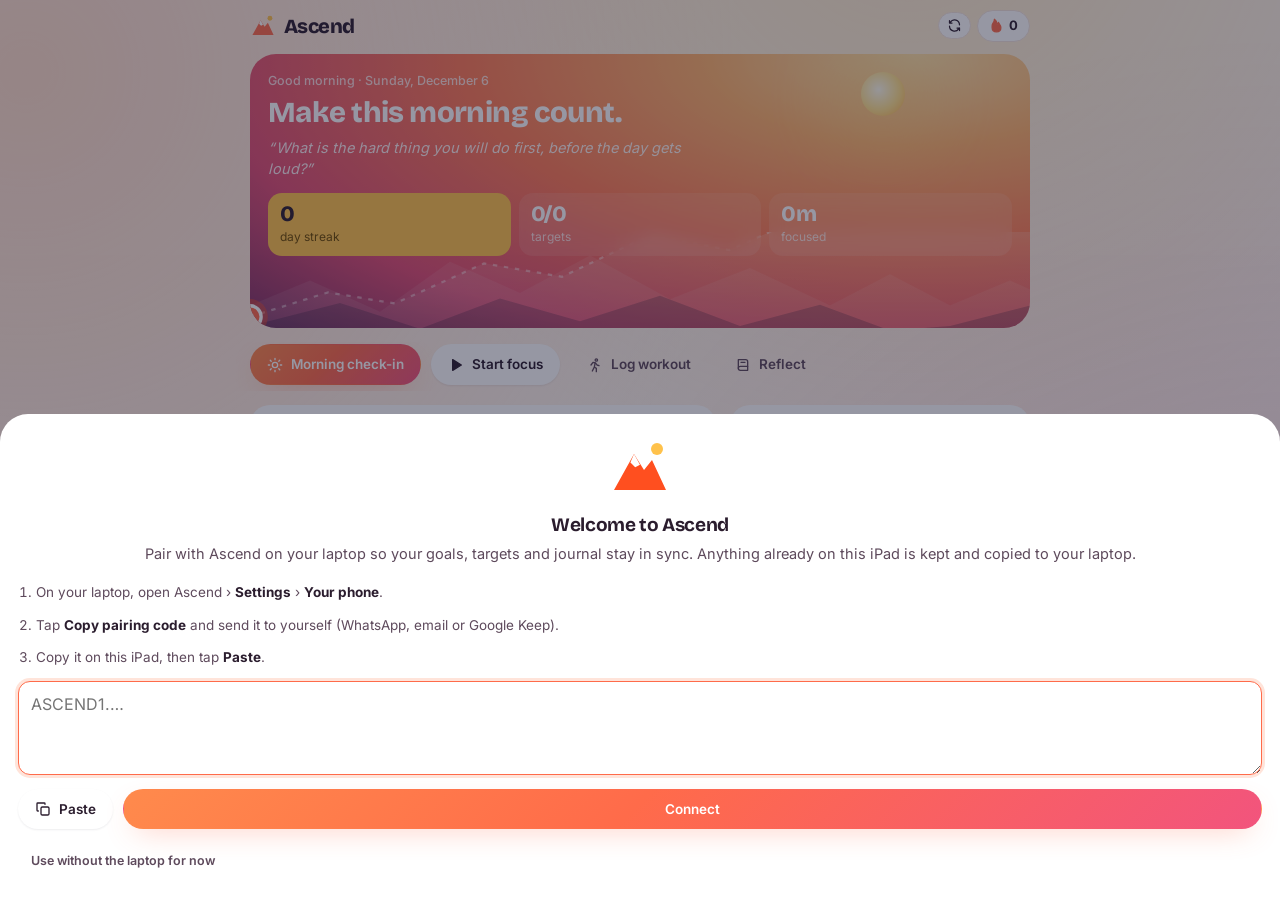
==== index.html @ 26161a00 "Ascend 1.3.4 web app for iPad Co-Authored-By: Claude Opus 5.5 <noreply@anthropic.com>" ====
<!doctype html>
<html lang="en">
<head>
  <meta charset="utf-8">
  <meta name="viewport" content="width=device-width, initial-scale=1, viewport-fit=cover">
  <meta name="theme-color" content="#FFF7F0">
  <meta name="apple-mobile-web-app-capable" content="yes">
  <meta name="mobile-web-app-capable" content="yes">
  <meta name="apple-mobile-web-app-title" content="Ascend">
  <meta name="apple-mobile-web-app-status-bar-style" content="default">
  <link rel="manifest" href="manifest.webmanifest">
  <link rel="apple-touch-icon" href="icons/icon-180.png">
  <link rel="icon" type="image/png" href="icons/icon-192.png">
  <title>Ascend</title>
  <link rel="stylesheet" href="styles.css">
  <link rel="stylesheet" href="motion.css">
  <link rel="stylesheet" href="calm.css">
  <link rel="stylesheet" href="sunrise.css">
  <link rel="stylesheet" href="mobile.css">
</head>
<body class="mobile">
  <div class="shell">
    <aside class="rail">
      <div class="brand">
        <svg class="brand-mark" viewBox="0 0 32 32" aria-hidden="true">
          <path d="M3 27 L13 9 L18 17 L22 12 L29 27 Z" fill="#FF4F1F"/>
          <path d="M13 9 L16 14.4 L13.6 15.6 L11.2 13.2 Z" fill="#fff"/>
          <circle cx="24.5" cy="6.5" r="3" fill="#D4F53C"/>
        </svg>
        Ascend
      </div>
      <nav class="nav" id="nav"></nav>
      <div class="rail-foot" id="railFoot"></div>
    </aside>
    <main class="main" id="main"><div class="view" id="view"></div></main>
  </div>
  <canvas id="confetti"></canvas>
  <div id="layer"></div>
  <script src="bridge.js"></script>
  <script src="app.js"></script>
  <script src="sync.js"></script>
  <script src="datasync.js"></script>
  <script src="mobile-app.js"></script>
  <script src="exams.js"></script>
  <script src="integrations.js"></script>
  <script src="health.js"></script>
  <script src="buddy.js"></script>
</body>
</html>
---- styles.css ----
@font-face { font-family: 'Bricolage'; src: url('fonts/bricolage-grotesque-latin-600-normal.woff2') format('woff2'); font-weight: 600; }
@font-face { font-family: 'Bricolage'; src: url('fonts/bricolage-grotesque-latin-700-normal.woff2') format('woff2'); font-weight: 700; }
@font-face { font-family: 'Bricolage'; src: url('fonts/bricolage-grotesque-latin-800-normal.woff2') format('woff2'); font-weight: 800; }
@font-face { font-family: 'Inter'; src: url('fonts/inter-latin-400-normal.woff2') format('woff2'); font-weight: 400; }
@font-face { font-family: 'Inter'; src: url('fonts/inter-latin-500-normal.woff2') format('woff2'); font-weight: 500; }
@font-face { font-family: 'Inter'; src: url('fonts/inter-latin-600-normal.woff2') format('woff2'); font-weight: 600; }
@font-face { font-family: 'Inter'; src: url('fonts/inter-latin-700-normal.woff2') format('woff2'); font-weight: 700; }

:root {
  --paper: #F4F5F9;
  --surface: #FFFFFF;
  --ink: #181A33;
  --ink-2: #4A4D6B;
  --ink-3: #8A8DA6;
  --mist: #E3E5EE;
  --mist-2: #EEF0F6;
  --ember: #FF4F1F;
  --ember-soft: #FFE6DD;
  --violet: #5A3CF0;
  --violet-soft: #E9E4FF;
  --volt: #D4F53C;
  --volt-ink: #3F5200;
  --pink: #FF3D8B;
  --on: #12A15B;
  --on-soft: #E2F6EB;
  --adjust: #E8930C;
  --adjust-soft: #FDF1DC;
  --off: #E5383B;
  --off-soft: #FDE5E5;
  --display: 'Bricolage', 'Segoe UI Variable Display', system-ui, sans-serif;
  --body: 'Inter', 'Segoe UI Variable Text', system-ui, sans-serif;
  --r-xl: 28px; --r-l: 18px; --r-m: 12px; --r-s: 8px;
}

* { box-sizing: border-box; }
html, body { margin: 0; height: 100%; }
body {
  font-family: var(--body); font-size: 14px; line-height: 1.5; color: var(--ink);
  background: var(--paper); -webkit-font-smoothing: antialiased; overflow: hidden;
}
button, input, select, textarea { font: inherit; color: inherit; }
button { cursor: pointer; }
:focus-visible { outline: 2.5px solid var(--violet); outline-offset: 2px; border-radius: 6px; }
h1, h2, h3 { font-family: var(--display); margin: 0; letter-spacing: -0.02em; }
h1 { font-size: 40px; font-weight: 800; line-height: 1.05; }
h2 { font-size: 22px; font-weight: 700; line-height: 1.2; }
h3 { font-size: 16px; font-weight: 700; line-height: 1.3; }
p { margin: 0; }
.muted { color: var(--ink-3); }
.sub { color: var(--ink-2); }

/* ---------- Shell ---------- */
.shell { display: grid; grid-template-columns: 216px 1fr; height: 100vh; }
.rail {
  background: var(--ink); color: #fff; display: flex; flex-direction: column; padding: 22px 14px 18px;
  position: relative; overflow: hidden;
}
.rail::after { /* ridge silhouette at the bottom of the rail */
  content: ''; position: absolute; left: 0; right: 0; bottom: 0; height: 120px; pointer-events: none;
  background: linear-gradient(180deg, transparent, rgba(90,60,240,.35));
  clip-path: polygon(0 100%, 0 70%, 18% 40%, 30% 58%, 47% 18%, 62% 50%, 74% 34%, 100% 62%, 100% 100%);
}
.brand { display: flex; align-items: center; gap: 10px; padding: 0 8px 26px; font-family: var(--display); font-weight: 800; font-size: 22px; letter-spacing: -0.03em; }
.brand-mark { width: 30px; height: 30px; }
.nav { display: flex; flex-direction: column; gap: 3px; position: relative; z-index: 1; }
.nav button {
  display: flex; align-items: center; gap: 12px; width: 100%; border: 0; background: transparent; color: rgba(255,255,255,.72);
  padding: 10px 12px; border-radius: var(--r-m); font-weight: 500; text-align: left; transition: background .15s, color .15s;
}
.nav button:hover { background: rgba(255,255,255,.07); color: #fff; }
.nav button.active { background: #fff; color: var(--ink); font-weight: 600; }
.nav button.active svg { color: var(--ember); }
.nav svg { width: 18px; height: 18px; flex: none; }
.rail-foot { margin-top: auto; position: relative; z-index: 1; padding: 0 8px; font-size: 12px; color: rgba(255,255,255,.6); }
.streak-pill { display: flex; align-items: center; gap: 8px; background: rgba(255,255,255,.08); border-radius: 999px; padding: 8px 12px; color: #fff; font-weight: 600; font-size: 13px; margin-bottom: 10px; }
.streak-pill .flame { width: 18px; height: 18px; }

.main { overflow-y: auto; padding: 30px 38px 60px; scroll-behavior: smooth; }
.view { max-width: 1180px; margin: 0 auto; }
.view-head { display: flex; align-items: flex-end; justify-content: space-between; gap: 20px; margin-bottom: 22px; }
.view-head p { margin-top: 6px; }

/* ---------- Building blocks ---------- */
.panel { background: var(--surface); border: 1px solid var(--mist); border-radius: var(--r-l); padding: 20px; }
.panel-head { display: flex; align-items: center; justify-content: space-between; margin-bottom: 14px; gap: 12px; }
.grid { display: grid; gap: 18px; }
.g-2 { grid-template-columns: 1fr 1fr; }
.g-3 { grid-template-columns: repeat(3, 1fr); }
.g-main { grid-template-columns: 1.55fr 1fr; }
@media (max-width: 1100px) { .g-main, .g-2 { grid-template-columns: 1fr; } .g-3 { grid-template-columns: 1fr 1fr; } }

.btn {
  display: inline-flex; align-items: center; justify-content: center; gap: 8px; border: 1px solid var(--mist); background: var(--surface);
  padding: 9px 16px; border-radius: 999px; font-weight: 600; font-size: 13.5px; transition: transform .12s, background .15s, border-color .15s; white-space: nowrap;
}
.btn:hover { border-color: var(--ink-3); }
.btn:active { transform: scale(.97); }
.btn svg { width: 16px; height: 16px; }
.btn.primary { background: var(--ember); border-color: var(--ember); color: #fff; }
.btn.primary:hover { background: #F0400F; }
.btn.dark { background: var(--ink); border-color: var(--ink); color: #fff; }
.btn.violet { background: var(--violet); border-color: var(--violet); color: #fff; }
.btn.ghost { background: transparent; border-color: transparent; color: var(--ink-2); }
.btn.ghost:hover { background: var(--mist-2); }
.btn.sm { padding: 6px 12px; font-size: 12.5px; }
.btn.big { padding: 14px 26px; font-size: 15px; }
.icon-btn { border: 0; background: transparent; width: 30px; height: 30px; border-radius: 8px; display: inline-grid; place-items: center; color: var(--ink-3); }
.icon-btn:hover { background: var(--mist-2); color: var(--ink); }
.icon-btn svg { width: 16px; height: 16px; }

.field { display: flex; flex-direction: column; gap: 6px; margin-bottom: 14px; }
.field label { font-weight: 600; font-size: 13px; }
.field .hint { font-size: 12px; color: var(--ink-3); }
.input, select.input, textarea.input {
  width: 100%; border: 1px solid var(--mist); background: var(--surface); border-radius: var(--r-m); padding: 10px 12px; outline: none; transition: border-color .15s, box-shadow .15s;
}
.input:focus { border-color: var(--violet); box-shadow: 0 0 0 3px var(--violet-soft); }
textarea.input { resize: vertical; min-height: 84px; line-height: 1.5; }
.row { display: flex; gap: 10px; align-items: center; }
.row.wrap { flex-wrap: wrap; }
.grow { flex: 1; }

.chip { display: inline-flex; align-items: center; gap: 6px; padding: 3px 10px; border-radius: 999px; font-size: 12px; font-weight: 600; background: var(--mist-2); color: var(--ink-2); }
.chip .dot { width: 8px; height: 8px; border-radius: 50%; }
.status-on { background: var(--on-soft); color: var(--on); }
.status-adjust { background: var(--adjust-soft); color: #A86400; }
.status-off { background: var(--off-soft); color: var(--off); }
.status-new { background: var(--mist-2); color: var(--ink-3); }

.seg { display: inline-flex; background: var(--mist-2); border-radius: 999px; padding: 3px; gap: 2px; }
.seg button { border: 0; background: transparent; padding: 6px 14px; border-radius: 999px; font-weight: 600; font-size: 13px; color: var(--ink-2); }
.seg button.on { background: var(--surface); color: var(--ink); box-shadow: 0 1px 2px rgba(24,26,51,.12); }

.empty { text-align: center; padding: 26px 16px; color: var(--ink-2); }
.empty h3 { margin-bottom: 6px; }
.empty p { margin-bottom: 14px; color: var(--ink-3); }

/* ---------- Today hero: the climb ---------- */
.hero {
  position: relative; border-radius: var(--r-xl); overflow: hidden; color: #fff; padding: 28px 30px 0; margin-bottom: 18px;
  background: radial-gradient(120% 140% at 100% 0%, #7B5CFF 0%, var(--violet) 35%, #2A1C8F 75%, var(--ink) 100%);
  min-height: 268px;
}
.hero-top { display: flex; justify-content: space-between; align-items: flex-start; gap: 20px; position: relative; z-index: 2; }
.hero h1 { font-size: 44px; max-width: 15ch; }
.hero .date { color: rgba(255,255,255,.75); font-weight: 500; margin-bottom: 8px; }
.hero-stats { display: flex; gap: 10px; flex-wrap: wrap; justify-content: flex-end; }
.hstat { background: rgba(255,255,255,.12); backdrop-filter: blur(8px); border-radius: 16px; padding: 12px 16px; min-width: 112px; }
.hstat b { display: block; font-family: var(--display); font-size: 28px; font-weight: 800; line-height: 1; letter-spacing: -0.02em; }
.hstat span { font-size: 12px; color: rgba(255,255,255,.75); }
.hstat.hot { background: var(--volt); color: var(--ink); }
.hstat.hot span { color: var(--volt-ink); }
.ridge { position: absolute; left: 0; bottom: 0; width: 100%; height: 150px; z-index: 1; }
.ridge-label { position: absolute; z-index: 3; font-size: 12px; font-weight: 600; background: #fff; color: var(--ink); padding: 4px 10px; border-radius: 999px; transform: translate(-50%, -150%); white-space: nowrap; box-shadow: 0 6px 16px rgba(0,0,0,.25); }
.climber { animation: bob 2.4s ease-in-out infinite; transform-box: fill-box; transform-origin: center; }
@keyframes bob { 0%,100% { transform: translateY(0); } 50% { transform: translateY(-4px); } }
.ridge-path { stroke-dasharray: var(--len); stroke-dashoffset: var(--len); animation: draw 1.6s cubic-bezier(.6,.05,.2,1) .15s forwards; }
@keyframes draw { to { stroke-dashoffset: 0; } }

.quick { display: flex; gap: 10px; flex-wrap: wrap; margin-bottom: 18px; }

/* Targets */
.target-list { display: flex; flex-direction: column; gap: 6px; }
.target {
  display: flex; align-items: center; gap: 12px; padding: 10px 12px; border-radius: var(--r-m); border: 1px solid transparent; background: var(--mist-2); transition: background .2s, opacity .3s;
}
.target:hover { border-color: var(--mist); background: #fff; }
.target.done { background: transparent; }
.target.done .t-title { text-decoration: line-through; color: var(--ink-3); }
.check {
  width: 24px; height: 24px; border-radius: 8px; border: 2px solid var(--ink-3); background: #fff; flex: none; display: grid; place-items: center; transition: all .2s;
}
.check svg { width: 14px; height: 14px; color: #fff; opacity: 0; transform: scale(.4); transition: all .25s cubic-bezier(.3,1.6,.5,1); }
.target.done .check { background: var(--on); border-color: var(--on); }
.target.done .check svg { opacity: 1; transform: scale(1); }
.t-title { flex: 1; font-weight: 500; }
.t-meta { display: flex; gap: 6px; align-items: center; }
.add-row { display: flex; gap: 8px; margin-top: 12px; }
.progress-bar { height: 8px; background: var(--mist-2); border-radius: 999px; overflow: hidden; }
.progress-bar i { display: block; height: 100%; background: linear-gradient(90deg, var(--ember), var(--pink)); border-radius: 999px; transition: width .6s cubic-bezier(.3,1.2,.5,1); }

.carry { background: var(--adjust-soft); border-radius: var(--r-m); padding: 12px 14px; margin-bottom: 12px; display: flex; gap: 12px; align-items: center; }
.carry p { flex: 1; font-size: 13px; }

/* Calendar list */
.agenda { display: flex; flex-direction: column; gap: 8px; }
.ev { display: grid; grid-template-columns: 64px 1fr; gap: 12px; align-items: start; }
.ev time { font-weight: 600; font-size: 12.5px; color: var(--ink-2); padding-top: 9px; }
.ev .ev-card { border-left: 3px solid var(--violet); background: var(--violet-soft); padding: 8px 12px; border-radius: 4px var(--r-s) var(--r-s) 4px; }
.ev.past .ev-card { opacity: .5; }
.ev.now .ev-card { border-color: var(--ember); background: var(--ember-soft); }
.ev .ev-card b { font-weight: 600; display: block; }
.ev .ev-card span { font-size: 12px; color: var(--ink-2); }

.coach-note { background: var(--ink); color: #fff; border-radius: var(--r-l); padding: 18px 20px; }
.coach-note .muted { color: rgba(255,255,255,.6); }
.coach-note .note-body { white-space: pre-wrap; margin-top: 8px; max-height: 180px; overflow: auto; font-size: 13.5px; color: rgba(255,255,255,.9); }

/* ---------- Focus ---------- */
.focus-stage { display: grid; grid-template-columns: 1.2fr 1fr; gap: 18px; }
@media (max-width: 1100px) { .focus-stage { grid-template-columns: 1fr; } }
.timer-wrap { background: var(--ink); color: #fff; border-radius: var(--r-xl); padding: 30px; display: flex; flex-direction: column; align-items: center; position: relative; overflow: hidden; }
.timer-wrap.running { background: radial-gradient(100% 90% at 50% 0%, #2B1F7A 0%, var(--ink) 70%); }
.timer-ring { position: relative; width: 320px; height: 320px; margin: 10px 0 18px; }
.timer-ring svg { width: 100%; height: 100%; transform: rotate(-90deg); }
.timer-ring .digits { position: absolute; inset: 0; display: grid; place-content: center; text-align: center; }
.timer-ring .digits b { font-family: var(--display); font-weight: 800; font-size: 72px; letter-spacing: -0.04em; line-height: 1; font-variant-numeric: tabular-nums; }
.timer-ring .digits span { color: rgba(255,255,255,.65); margin-top: 8px; font-size: 13px; }
.timer-wrap .pulse { position: absolute; width: 320px; height: 320px; border-radius: 50%; top: 40px; left: 50%; margin-left: -160px; box-shadow: 0 0 0 0 rgba(255,79,31,.5); }
.timer-wrap.running .pulse { animation: pulse 3s ease-out infinite; }
@keyframes pulse { 0% { box-shadow: 0 0 0 0 rgba(255,79,31,.35); } 100% { box-shadow: 0 0 0 40px rgba(255,79,31,0); } }
.timer-wrap .seg { background: rgba(255,255,255,.1); }
.timer-wrap .seg button { color: rgba(255,255,255,.7); }
.timer-wrap .seg button.on { background: #fff; color: var(--ink); }
.timer-wrap .input { background: rgba(255,255,255,.08); border-color: rgba(255,255,255,.15); color: #fff; }
.timer-wrap select.input option { color: var(--ink); }
.quality { display: flex; align-items: center; gap: 8px; color: rgba(255,255,255,.75); font-size: 13px; margin-top: 12px; }
.quality b { color: var(--volt); font-family: var(--display); font-size: 18px; }
.session-list { display: flex; flex-direction: column; gap: 8px; }
.session { display: flex; align-items: center; gap: 12px; padding: 10px 12px; background: var(--mist-2); border-radius: var(--r-m); }
.session .q { font-family: var(--display); font-weight: 800; font-size: 18px; min-width: 52px; text-align: right; }

/* ---------- Season ---------- */
.season-banner { display: flex; align-items: center; justify-content: space-between; gap: 18px; }
.season-days { font-family: var(--display); font-weight: 800; font-size: 34px; letter-spacing: -0.03em; }
.goal-grid { display: grid; grid-template-columns: repeat(auto-fill, minmax(260px, 1fr)); gap: 14px; }
.goal { border: 1px solid var(--mist); background: #fff; border-radius: var(--r-l); padding: 16px; display: flex; flex-direction: column; gap: 10px; position: relative; }
.goal .g-top { display: flex; gap: 10px; align-items: flex-start; }
.goal .swatch { width: 34px; height: 34px; border-radius: 10px; flex: none; display: grid; place-items: center; color: #fff; font-family: var(--display); font-weight: 800; }
.goal .g-num { font-family: var(--display); font-weight: 800; font-size: 26px; letter-spacing: -0.02em; }
.goal .g-actions { display: flex; gap: 6px; flex-wrap: wrap; }
.chart-legend { display: flex; gap: 16px; flex-wrap: wrap; margin-top: 10px; font-size: 13px; }
.chart-legend span { display: inline-flex; align-items: center; gap: 6px; }
.chart-legend i { width: 14px; height: 3px; border-radius: 2px; display: inline-block; }

/* ---------- Fitness ---------- */
.stat-row { display: grid; grid-template-columns: repeat(4, 1fr); gap: 14px; margin-bottom: 18px; }
.stat { background: #fff; border: 1px solid var(--mist); border-radius: var(--r-l); padding: 16px 18px; }
.stat b { font-family: var(--display); font-size: 30px; font-weight: 800; letter-spacing: -0.03em; display: block; line-height: 1.1; }
.stat span { color: var(--ink-3); font-size: 12.5px; }
.stat.accent { background: var(--volt); border-color: var(--volt); }
.stat.accent span { color: var(--volt-ink); }
.w-list { display: flex; flex-direction: column; }
.w-item { display: flex; align-items: center; gap: 12px; padding: 10px 0; border-bottom: 1px solid var(--mist-2); }
.w-item:last-child { border: 0; }
.w-badge { width: 36px; height: 36px; border-radius: 10px; display: grid; place-items: center; flex: none; }
.w-badge svg { width: 18px; height: 18px; }
.type-picker { display: flex; flex-wrap: wrap; gap: 6px; }
.type-picker button { border: 1px solid var(--mist); background: #fff; padding: 7px 12px; border-radius: 999px; font-weight: 600; font-size: 13px; }
.type-picker button.on { background: var(--ink); color: #fff; border-color: var(--ink); }

/* ---------- Journal ---------- */
.mood { display: flex; gap: 6px; }
.mood button { flex: 1; border: 1px solid var(--mist); background: #fff; border-radius: var(--r-m); padding: 10px 4px; font-weight: 600; font-size: 12.5px; transition: all .15s; }
.mood button .m-bar { display: block; height: 4px; border-radius: 2px; margin: 0 auto 8px; width: 24px; }
.mood button.on { border-color: var(--ink); background: var(--ink); color: #fff; }
.heat { display: grid; grid-template-columns: repeat(7, 1fr); gap: 6px; }
.heat div { aspect-ratio: 1; border-radius: 6px; background: var(--mist-2); position: relative; }
.heat div.j { background: var(--violet); }
.heat div.j.m5 { background: var(--ember); }
.heat div.today { outline: 2px solid var(--ink); outline-offset: 1px; }
.heat-labels { display: grid; grid-template-columns: repeat(7, 1fr); gap: 6px; font-size: 11px; color: var(--ink-3); text-align: center; margin-bottom: 6px; }
.notion-cta { background: linear-gradient(135deg, var(--ink) 0%, #2B1F7A 100%); color: #fff; border-radius: var(--r-l); padding: 20px; display: flex; flex-direction: column; gap: 12px; }
.notion-cta p { color: rgba(255,255,255,.75); }

/* ---------- Coach ---------- */
.coach-grid { display: grid; grid-template-columns: repeat(auto-fill, minmax(250px, 1fr)); gap: 14px; }
.coach-card { border-radius: var(--r-l); padding: 18px; display: flex; flex-direction: column; gap: 10px; border: 1px solid var(--mist); background: #fff; text-align: left; transition: transform .15s, border-color .15s; }
.coach-card:hover { transform: translateY(-2px); border-color: var(--ink-3); }
.coach-card.selected { border-color: var(--ink); box-shadow: 0 0 0 2px var(--ink) inset; }
.coach-card .cc-icon { width: 38px; height: 38px; border-radius: 12px; display: grid; place-items: center; }
.coach-card .cc-icon svg { width: 20px; height: 20px; }
.coach-card p { color: var(--ink-2); font-size: 13px; }
.prompt-box { font-family: ui-monospace, 'Cascadia Code', Consolas, monospace; font-size: 12.5px; background: var(--mist-2); border-radius: var(--r-m); padding: 14px; white-space: pre-wrap; max-height: 300px; overflow: auto; color: var(--ink-2); }
.steps { display: flex; gap: 10px; flex-wrap: wrap; margin: 12px 0; }

/* ---------- Modal & toast ---------- */
.scrim { position: fixed; inset: 0; background: rgba(24,26,51,.45); display: grid; place-items: center; z-index: 50; animation: fade .15s ease; }
.modal { background: #fff; border-radius: var(--r-xl); padding: 26px; width: min(520px, 92vw); max-height: 88vh; overflow: auto; animation: rise .25s cubic-bezier(.3,1.3,.5,1); }
.modal h2 { margin-bottom: 6px; }
.modal .sub { margin-bottom: 18px; }
.modal-actions { display: flex; justify-content: flex-end; gap: 8px; margin-top: 8px; }
@keyframes fade { from { opacity: 0; } }
@keyframes rise { from { opacity: 0; transform: translateY(16px) scale(.97); } }
.swatches { display: flex; gap: 8px; }
.swatches button { width: 28px; height: 28px; border-radius: 50%; border: 3px solid #fff; box-shadow: 0 0 0 1px var(--mist); }
.swatches button.on { box-shadow: 0 0 0 2px var(--ink); }

.toast { position: fixed; left: 50%; bottom: 26px; transform: translateX(-50%); background: var(--ink); color: #fff; padding: 12px 18px; border-radius: 999px; font-weight: 600; z-index: 60; box-shadow: 0 10px 30px rgba(24,26,51,.3); animation: toast .35s cubic-bezier(.3,1.4,.5,1); display: flex; gap: 10px; align-items: center; }
@keyframes toast { from { opacity: 0; transform: translate(-50%, 20px) scale(.9); } }

#confetti { position: fixed; inset: 0; pointer-events: none; z-index: 80; }

/* Celebration overlay after a focus session or all targets done */
.celebrate { position: fixed; inset: 0; display: grid; place-items: center; z-index: 70; background: rgba(24,26,51,.55); animation: fade .2s; }
.celebrate .card { background: var(--ink); color: #fff; border-radius: 32px; padding: 34px 40px; text-align: center; width: min(440px, 90vw); animation: pop .5s cubic-bezier(.2,1.6,.4,1); position: relative; overflow: hidden; }
.celebrate .card::before { content: ''; position: absolute; inset: -40%; background: conic-gradient(from 0deg, transparent, rgba(255,79,31,.25), transparent 30%, rgba(90,60,240,.35), transparent 60%); animation: spin 6s linear infinite; }
.celebrate .card > * { position: relative; }
.celebrate .big { font-family: var(--display); font-weight: 800; font-size: 76px; line-height: 1; letter-spacing: -0.04em; color: var(--volt); }
.celebrate h2 { font-size: 26px; margin: 10px 0 6px; }
.celebrate p { color: rgba(255,255,255,.75); margin-bottom: 20px; }
@keyframes pop { from { opacity: 0; transform: scale(.6) rotate(-4deg); } }
@keyframes spin { to { transform: rotate(360deg); } }

/* view entrance: one orchestrated moment per view switch */
.view.enter > * { animation: enter .45s cubic-bezier(.2,.9,.3,1) both; }
.view.enter > *:nth-child(2) { animation-delay: .05s; }
.view.enter > *:nth-child(3) { animation-delay: .1s; }
.view.enter > *:nth-child(4) { animation-delay: .15s; }
@keyframes enter { from { opacity: 0; transform: translateY(10px); } }

@media (prefers-reduced-motion: reduce) {
  *, *::before, *::after { animation-duration: .001s !important; animation-iteration-count: 1 !important; transition-duration: .001s !important; }
}
---- motion.css ----
/* Ascend v2: motion, new components (check-in, deep journal, weekly review, connections). Loaded after styles.css. */

/* ---------- Keyframes ---------- */
@keyframes floatY { 0%,100% { transform: translateY(0); } 50% { transform: translateY(-6px); } }
@keyframes spinK { to { transform: rotate(360deg); } }
@keyframes flicker { 0%,100% { transform: scale(1) rotate(-2deg); } 25% { transform: scale(1.08, .94) rotate(3deg); } 50% { transform: scale(.95, 1.07) rotate(-3deg); } 75% { transform: scale(1.05) rotate(2deg); } }
@keyframes beat { 0%,100% { transform: scale(1); } 15% { transform: scale(1.22); } 30% { transform: scale(1); } 45% { transform: scale(1.14); } }
@keyframes twinkle { 0%,100% { opacity: 1; transform: scale(1) rotate(0); } 50% { opacity: .55; transform: scale(.82) rotate(20deg); } }
@keyframes shimmer { from { background-position: -200% 0; } to { background-position: 200% 0; } }
@keyframes grow { from { width: 0; } }
@keyframes barUp { from { transform: scaleY(0); } }
@keyframes drawLine { to { stroke-dashoffset: 0; } }
@keyframes fadeIn { from { opacity: 0; } }
@keyframes popIn { 0% { opacity: 0; transform: scale(.6); } 70% { transform: scale(1.06); } 100% { opacity: 1; transform: none; } }
@keyframes slideIn { from { opacity: 0; transform: translateX(-14px); } }
@keyframes rise2 { from { opacity: 0; transform: translateY(14px); } }
@keyframes wordUp { from { opacity: 0; transform: translateY(.45em) rotate(3deg); filter: blur(4px); } }
@keyframes pan { to { background-position-x: -700px; } }
@keyframes pan2 { to { background-position-x: -700px; } }
@keyframes drift { from { transform: translateX(-30%); } to { transform: translateX(130%); } }
@keyframes riseUp { 0% { transform: translateY(0) scale(1); opacity: 0; } 15% { opacity: .9; } 100% { transform: translateY(-220px) scale(.4); opacity: 0; } }
@keyframes march { to { stroke-dashoffset: -20; } }
@keyframes wave { 0%,100% { transform: skewY(0) scaleX(1); } 50% { transform: skewY(-8deg) scaleX(.9); } }
@keyframes ping { 0% { r: 11; opacity: .5; } 100% { r: 24; opacity: 0; } }
@keyframes flashBg { 0% { background: var(--on-soft); } 100% { background: transparent; } }
@keyframes shake { 0%,100% { transform: none; } 20% { transform: rotate(-8deg); } 40% { transform: rotate(7deg); } 60% { transform: rotate(-5deg); } 80% { transform: rotate(3deg); } }
@keyframes sunRise { from { transform: translateY(80px); opacity: .3; } }
@keyframes glowPulse { 0%,100% { box-shadow: 0 0 0 0 rgba(255,79,31,.45); } 50% { box-shadow: 0 0 0 10px rgba(255,79,31,0); } }
@keyframes auroraMove { 0% { transform: translate(0,0) scale(1); } 33% { transform: translate(40px,-30px) scale(1.15); } 66% { transform: translate(-30px,20px) scale(.9); } 100% { transform: translate(0,0) scale(1); } }
@keyframes flashRing { 0% { box-shadow: 0 0 0 0 rgba(90,60,240,.6); } 100% { box-shadow: 0 0 0 14px rgba(90,60,240,0); } }
@keyframes strike { from { background-size: 0 1.5px; } to { background-size: 100% 1.5px; } }
@keyframes leave { to { opacity: 0; transform: translateX(30px); height: 0; padding: 0; margin: 0; } }
@keyframes swapIn { from { opacity: 0; transform: translateY(8px); } }
@keyframes sweep { from { left: -60%; } to { left: 130%; } }

.flicker { animation: flicker 1.6s ease-in-out infinite; transform-origin: 50% 90%; }
.beat { animation: beat 1.8s ease-in-out infinite; }
.twinkle { animation: twinkle 2.6s ease-in-out infinite; }
.spin-slow { animation: spinK 6s linear infinite; }
.spinning, .busy svg { animation: spinK .9s linear infinite; }
.spin-once svg { animation: spinK .45s ease; }

/* ---------- Navigation: sliding pill ---------- */
.nav { position: relative; }
.nav-ind { position: absolute; left: 0; right: 0; top: 0; background: #fff; border-radius: var(--r-m); z-index: 0; transition: transform .45s cubic-bezier(.3,1.35,.5,1); box-shadow: 0 6px 18px rgba(0,0,0,.25); }
.nav button { position: relative; z-index: 1; }
.nav button.active { background: transparent; }
.nav button:hover:not(.active) svg { transform: translateX(2px) scale(1.08); }
.nav svg { transition: transform .2s; }
.nav-dot { width: 8px; height: 8px; border-radius: 50%; background: var(--ember); margin-left: auto; animation: glowPulse 1.6s infinite; }
.streak-pill.focusing { background: var(--ember); cursor: pointer; animation: glowPulse 2s infinite; }
.sync-all { display: inline-flex; align-items: center; gap: 6px; margin-top: 10px; border: 1px solid rgba(255,255,255,.18); background: rgba(255,255,255,.08); color: #fff; border-radius: 999px; padding: 6px 12px; font: inherit; font-size: 12px; font-weight: 600; cursor: pointer; transition: background .15s; }
.sync-all:hover { background: rgba(255,255,255,.16); }
.sync-all svg { width: 14px; height: 14px; }
.sync-all.busy { opacity: .75; pointer-events: none; }
.sync-status { margin-top: 8px; font-size: 11px; line-height: 1.5; color: rgba(255,255,255,.5); }
.sync-status .bad { color: #FF9B85; }
.rail::after { animation: fadeIn 1s; }

/* ---------- Today hero: living sky ---------- */
.hero { isolation: isolate; }
.hero.tod-dawn { background: radial-gradient(120% 140% at 85% 0%, #FFB36B 0%, #FF6A3D 22%, #7B4CF0 58%, #2A1C8F 85%, var(--ink) 100%); }
.hero.tod-day { background: radial-gradient(120% 140% at 100% 0%, #7B5CFF 0%, var(--violet) 35%, #2A1C8F 75%, var(--ink) 100%); }
.hero.tod-dusk { background: radial-gradient(120% 140% at 80% 10%, #FF7A59 0%, #D6247A 30%, #4A2AB8 65%, var(--ink) 100%); }
.hero.tod-night { background: radial-gradient(120% 140% at 80% 0%, #3B2B9E 0%, #22186E 45%, #0F1030 100%); }
.sky { position: absolute; inset: 0; z-index: 0; pointer-events: none; overflow: hidden; }
.celestial { position: absolute; left: 66%; margin-left: -29px; top: 26px; width: 58px; height: 58px; border-radius: 50%; background: radial-gradient(circle at 40% 40%, #FFF6D6, #FFD36B 60%, #FFB31F); box-shadow: 0 0 60px 20px rgba(255,200,90,.35); animation: floatY 7s ease-in-out infinite; opacity: .9; }
.tod-day .celestial { opacity: .35; }
.tod-night .celestial { background: radial-gradient(circle at 35% 35%, #fff, #E6E8FF 60%, #B9BEF0); box-shadow: 0 0 50px 12px rgba(200,205,255,.25); width: 44px; height: 44px; }
.view.enter .celestial { animation: sunRise 1.6s cubic-bezier(.2,.8,.2,1) both, floatY 7s 1.6s ease-in-out infinite; }
.cloud { position: absolute; display: block; height: 22px; border-radius: 30px; background: rgba(255,255,255,.14); filter: blur(2px); animation: drift linear infinite; }
.cloud::before, .cloud::after { content: ''; position: absolute; background: inherit; border-radius: 50%; }
.cloud::before { width: 40%; height: 180%; left: 15%; bottom: 20%; }
.cloud::after { width: 30%; height: 140%; right: 18%; bottom: 25%; }
.cloud.c1 { top: 34px; width: 140px; animation-duration: 70s; animation-delay: -20s; }
.cloud.c2 { top: 90px; width: 100px; animation-duration: 95s; animation-delay: -60s; opacity: .7; }
.cloud.c3 { top: 58px; width: 180px; animation-duration: 120s; animation-delay: -5s; opacity: .5; }
.tod-night .cloud { opacity: .25; }
.stars { position: absolute; inset: 0; opacity: 0; }
.tod-night .stars, .tod-dusk .stars { opacity: 1; }
.tod-dusk .stars { opacity: .5; }
.stars i { position: absolute; width: 3px; height: 3px; border-radius: 50%; background: #fff; animation: twinkle 3s ease-in-out infinite; }
.sparks i { position: absolute; bottom: 30px; width: 5px; height: 5px; border-radius: 50%; background: var(--volt); box-shadow: 0 0 8px var(--volt); animation: riseUp 7s ease-out infinite; opacity: 0; }
.range { position: absolute; left: 0; right: 0; bottom: 0; pointer-events: none; z-index: 0; background-repeat: repeat-x; }
.range.far { height: 150px; background-image: url("data:image/svg+xml,%3Csvg xmlns='http://www.w3.org/2000/svg' viewBox='0 0 700 120' preserveAspectRatio='none'%3E%3Cpath d='M0 120 L0 70 L60 50 L130 75 L200 35 L270 60 L340 30 L420 65 L500 40 L580 70 L640 45 L700 70 L700 120 Z' fill='rgba(255,255,255,0.08)'/%3E%3C/svg%3E"); background-size: 700px 150px; animation: pan 90s linear infinite; }
.range.mid { height: 110px; background-image: url("data:image/svg+xml,%3Csvg xmlns='http://www.w3.org/2000/svg' viewBox='0 0 700 120' preserveAspectRatio='none'%3E%3Cpath d='M0 120 L0 85 L90 60 L170 88 L250 55 L330 80 L410 52 L490 85 L570 62 L640 90 L700 85 L700 120 Z' fill='rgba(10,8,40,0.22)'/%3E%3C/svg%3E"); background-size: 700px 110px; animation: pan2 55s linear infinite; }
.hero .ridge { z-index: 1; }
.hero-top { z-index: 3; }
.march { animation: march 1.2s linear infinite; }
.flag { animation: wave 1.4s ease-in-out infinite; transform-origin: 0 0; transform-box: fill-box; }
.climber { animation: bob 2.4s ease-in-out infinite; }
.climber-pulse { opacity: .4; animation: ping 2s ease-out infinite; }
#ridgeTrail { filter: drop-shadow(0 0 6px rgba(212,245,60,.6)); }

.words span { display: inline-block; }
.view.enter .words span { animation: wordUp .6s cubic-bezier(.2,.9,.3,1) both; animation-delay: calc(var(--i) * 70ms + .15s); }
.hstat { transition: transform .2s; }
.hstat:hover { transform: translateY(-3px) scale(1.03); }
.view.enter .hstat { animation: popIn .6s cubic-bezier(.2,1.4,.4,1) both; }
.view.enter .hstat:nth-child(2) { animation-delay: .1s; }
.view.enter .hstat:nth-child(3) { animation-delay: .2s; }
.ci-chips { display: flex; flex-wrap: wrap; gap: 6px; margin-top: 12px; }
.ci-chips span { display: inline-flex; align-items: center; gap: 5px; background: rgba(255,255,255,.14); backdrop-filter: blur(6px); border-radius: 999px; padding: 4px 10px; font-size: 12px; font-weight: 600; }
.ci-chips svg { width: 13px; height: 13px; }
.ci-chips .win { background: rgba(212,245,60,.2); color: #F1FBC9; max-width: 420px; overflow: hidden; text-overflow: ellipsis; white-space: nowrap; }
.view.enter .ci-chips span { animation: rise2 .5s both; }
.view.enter .ci-chips span:nth-child(2) { animation-delay: .08s; } .view.enter .ci-chips span:nth-child(3) { animation-delay: .16s; } .view.enter .ci-chips span:nth-child(4) { animation-delay: .24s; }

/* ---------- Buttons ---------- */
.btn { position: relative; overflow: hidden; }
.btn.primary.glow { animation: glowPulse 2.2s infinite; }
.btn.shine::after, .btn.primary:hover::after { content: ''; position: absolute; top: 0; bottom: 0; width: 40%; left: -60%; background: linear-gradient(100deg, transparent, rgba(255,255,255,.45), transparent); animation: sweep 1s ease; pointer-events: none; }
.btn.shine::after { animation: sweep 2.6s 1s ease-in-out infinite; }
.sun-spin { display: inline-flex; animation: spinK 8s linear infinite; }
.sun-spin svg { width: 16px; height: 16px; }
.btn:hover svg { transform: scale(1.12); }
.btn svg { transition: transform .2s; }
.quick .btn { animation: rise2 .45s both; }
.quick .btn:nth-child(2) { animation-delay: .05s; } .quick .btn:nth-child(3) { animation-delay: .1s; } .quick .btn:nth-child(4) { animation-delay: .15s; } .quick .btn:nth-child(5) { animation-delay: .2s; }

/* ---------- Progress, targets ---------- */
.progress-bar { position: relative; }
.progress-bar i { position: relative; overflow: hidden; }
.progress-bar i::after { content: ''; position: absolute; inset: 0; background: linear-gradient(90deg, transparent 0%, rgba(255,255,255,.45) 50%, transparent 100%); background-size: 200% 100%; animation: shimmer 2.8s linear infinite; }
.view.enter .progress-bar i { animation: grow 1.1s cubic-bezier(.2,.9,.3,1) .2s both; }
.progress-bar.thin { height: 5px; margin-top: 6px; }
.big-pct { font-family: var(--display); font-size: 22px; }

.target { position: relative; overflow: hidden; }
.view.enter .target { animation: slideIn .45s cubic-bezier(.2,.9,.3,1) both; animation-delay: calc(var(--i, 0) * 50ms + .15s); }
.target.pop-in { animation: popIn .5s cubic-bezier(.2,1.4,.4,1) both !important; }
.target.just-done { animation: flashBg 1s ease; }
.target.just-done .check { animation: popIn .45s cubic-bezier(.2,1.6,.4,1); }
.target.leaving { animation: leave .26s ease forwards; }
.target .t-title { background: linear-gradient(var(--ink-3), var(--ink-3)) no-repeat 0 55% / 0 1.5px; transition: color .3s; }
.target.done .t-title { text-decoration: none; background-size: 100% 1.5px; }
.target.just-done .t-title { animation: strike .45s ease both; }
.target .icon-btn { opacity: .55; transition: opacity .15s, background .15s, transform .15s; }
.target:hover .icon-btn { opacity: 1; }
.target .icon-btn:hover { transform: scale(1.12); }
.check:hover { border-color: var(--on); transform: scale(1.08); }
.time-chip { background: var(--ember-soft); color: #C2390F; }
.time-chip svg { flex: none; }
.g-dot { width: 8px; height: 8px; border-radius: 50%; background: #34A853; box-shadow: 0 0 0 3px rgba(52,168,83,.15); }
.g-dot.pending { background: var(--adjust); animation: glowPulse 1.4s infinite; }
.add-row.flash { border-radius: var(--r-m); animation: flashRing 1s ease 2; }
.kbd-hint { font-size: 12px; margin-top: 10px; }
kbd { font-family: var(--body); font-size: 11px; font-weight: 600; background: #fff; border: 1px solid var(--mist); border-bottom-width: 2px; border-radius: 5px; padding: 1px 6px; color: var(--ink-2); }
.empty-art { width: 56px; height: 56px; margin: 0 auto 10px; border-radius: 18px; display: grid; place-items: center; background: var(--violet-soft); color: var(--violet); animation: floatY 3s ease-in-out infinite; }
.empty-art svg { width: 28px; height: 28px; }
.prio .target { padding: 8px 10px; }
.skeleton { height: 42px; border-radius: var(--r-s); background: linear-gradient(90deg, var(--mist-2) 0%, #fff 50%, var(--mist-2) 100%); background-size: 200% 100%; animation: shimmer 1.4s linear infinite; margin-bottom: 8px; }
.view.enter .ev { animation: slideIn .4s both; animation-delay: calc(var(--i, 0) * 50ms + .2s); }
.ev .ev-card { position: relative; overflow: hidden; transition: transform .15s; }
.ev:hover .ev-card { transform: translateX(3px); }
.ev.mine .ev-card { border-color: var(--ember); background: linear-gradient(90deg, var(--ember-soft), #fff); }
.now-bar { position: absolute; left: 0; right: 0; bottom: 0; height: 3px; background: linear-gradient(90deg, var(--ember), var(--pink)); background-size: 200% 100%; animation: shimmer 2s linear infinite; }
.coach-note { position: relative; overflow: hidden; }
.coach-note::before { content: ''; position: absolute; width: 220px; height: 220px; right: -80px; top: -80px; border-radius: 50%; background: radial-gradient(circle, rgba(90,60,240,.55), transparent 70%); animation: auroraMove 14s ease-in-out infinite; }
.coach-note > * { position: relative; }

/* ---------- Panels & cards ---------- */
.panel, .stat, .goal, .coach-card { transition: transform .2s cubic-bezier(.3,1.3,.5,1), box-shadow .2s, border-color .2s; }
.stat:hover, .goal:hover { transform: translateY(-3px); box-shadow: 0 12px 28px -14px rgba(24,26,51,.35); }
.view.enter .stat { animation: popIn .55s cubic-bezier(.2,1.3,.4,1) both; }
.view.enter .stat:nth-child(2) { animation-delay: .07s; } .view.enter .stat:nth-child(3) { animation-delay: .14s; } .view.enter .stat:nth-child(4) { animation-delay: .21s; }
.stat.accent { background: linear-gradient(135deg, var(--volt), #E9FF7A); background-size: 200% 200%; animation: drift2 6s ease-in-out infinite alternate; }
@keyframes drift2 { from { background-position: 0 0; } to { background-position: 100% 100%; } }
.view.enter .goal, .view.enter .coach-card { animation: rise2 .5s cubic-bezier(.2,.9,.3,1) both; animation-delay: calc(var(--i, 0) * 70ms + .1s); }
.coach-card:hover .cc-icon { animation: shake .6s ease; }
.coach-card.selected { animation: popIn .35s ease; }
.slide-down { animation: rise2 .45s cubic-bezier(.2,.9,.3,1) both; }
.view.enter .session, .view.enter .w-item, .view.enter .rec { animation: slideIn .4s both; animation-delay: calc(var(--i, 0) * 45ms + .2s); }
.kpi { font-family: var(--display); font-weight: 800; font-size: 34px; letter-spacing: -.03em; }

/* ---------- Charts ---------- */
.bar { transform-box: fill-box; transform-origin: 50% 100%; transition: filter .15s; }
.view.enter .bar { animation: barUp .8s cubic-bezier(.2,1.25,.4,1) both; }
svg:hover .bar { filter: saturate(.85); }
.draw { stroke-dasharray: 1; stroke-dashoffset: 0; }
.view.enter .draw { stroke-dashoffset: 1; animation: drawLine 1.3s cubic-bezier(.4,0,.2,1) .2s forwards; }
.view.enter .fade-late { animation: fadeIn .6s 1.3s both; }
.view.enter .dot-pop { animation: popIn .5s both; transform-box: fill-box; transform-origin: center; }
.chart-title { font-family: var(--display); font-size: 14px; margin: 0 0 8px; }
.tip { position: fixed; z-index: 90; pointer-events: none; background: var(--ink); color: #fff; font-size: 12px; font-weight: 500; padding: 7px 10px; border-radius: 8px; max-width: 300px; opacity: 0; transform: translateY(4px) scale(.96); transition: opacity .12s, transform .12s; box-shadow: 0 8px 20px rgba(24,26,51,.25); }
.tip.on { opacity: 1; transform: none; }

/* ---------- Focus ---------- */
.aurora { position: absolute; inset: 0; overflow: hidden; pointer-events: none; opacity: .35; transition: opacity .6s; }
.aurora i { position: absolute; width: 300px; height: 300px; border-radius: 50%; filter: blur(60px); animation: auroraMove 16s ease-in-out infinite; }
.aurora i:nth-child(1) { background: #5A3CF0; left: -80px; top: -60px; }
.aurora i:nth-child(2) { background: #FF4F1F; right: -100px; bottom: -80px; animation-delay: -5s; animation-duration: 19s; }
.aurora i:nth-child(3) { background: #D6247A; left: 30%; top: 40%; width: 200px; height: 200px; animation-delay: -9s; animation-duration: 22s; }
.timer-wrap.running .aurora { opacity: .75; }
.timer-wrap.paused .aurora { opacity: .15; }
.timer-wrap > * { position: relative; }
.timer-wrap .pulse { position: absolute; }
.orbit { position: absolute; inset: -6px; animation: spinK 12s linear infinite; pointer-events: none; opacity: 0; transition: opacity .5s; }
.orbit i { position: absolute; width: 10px; height: 10px; border-radius: 50%; background: var(--volt); box-shadow: 0 0 14px var(--volt); top: 50%; left: 50%; }
.orbit i:nth-child(1) { transform: rotate(0deg) translateX(166px); }
.orbit i:nth-child(2) { transform: rotate(120deg) translateX(166px); width: 6px; height: 6px; background: #fff; box-shadow: 0 0 10px #fff; }
.orbit i:nth-child(3) { transform: rotate(240deg) translateX(166px); width: 7px; height: 7px; background: var(--pink); box-shadow: 0 0 12px var(--pink); }
.timer-wrap.running .orbit { opacity: 1; }
.timer-wrap:not(.running):not(.paused) .timer-ring svg { animation: breathe 4s ease-in-out infinite; }
@keyframes breathe { 0%,100% { transform: rotate(-90deg) scale(1); } 50% { transform: rotate(-90deg) scale(1.03); } }
.timer-wrap.running .digits b { text-shadow: 0 0 30px rgba(255,79,31,.45); }
.timer-wrap.paused .digits b { animation: twinkle 1.6s ease-in-out infinite; }

/* ---------- Fitness ---------- */
.mini-stats { display: grid; grid-template-columns: repeat(3, 1fr); gap: 12px; margin-bottom: 14px; }
.mini-stats div { background: var(--mist-2); border-radius: var(--r-m); padding: 12px 14px; }
.mini-stats span { display: block; font-size: 12px; }
.mini-stats b { font-family: var(--display); font-size: 24px; font-weight: 800; letter-spacing: -.02em; }
.src-badge { display: inline-block; font-size: 10.5px; font-weight: 700; color: #0B7A84; background: #DDF3F4; border-radius: 999px; padding: 1px 7px; margin-left: 4px; vertical-align: 1px; }
.type-picker button { display: inline-flex; align-items: center; gap: 6px; transition: transform .15s, background .15s; }
.type-picker button:hover { transform: translateY(-2px); }
.type-picker button.on { animation: popIn .3s; }

/* ---------- Journal ---------- */
.big-seg button { padding: 9px 18px; font-size: 14px; }
.seg button { transition: background .2s, color .2s, box-shadow .2s, transform .15s; }
.seg button:active { transform: scale(.94); }
.seg.wide { display: flex; width: 100%; }
.seg.wide button { flex: 1; }
.seg button.on.yes { background: var(--on); color: #fff; }
.seg button.on.some { background: var(--adjust); color: #fff; }
.seg button.on.no { background: var(--ink-3); color: #fff; }
.mood button { transition: transform .2s cubic-bezier(.3,1.6,.5,1), background .15s, color .15s; }
.mood button:hover { transform: translateY(-3px); }
.mood button.on { animation: popIn .35s cubic-bezier(.2,1.6,.4,1); }
.mood button .m-bar { transition: width .3s; }
.mood button.on .m-bar, .mood button:hover .m-bar { width: 36px; }
.deep-section { margin-top: 20px; padding: 18px; border-radius: var(--r-l); background: linear-gradient(180deg, var(--mist-2), #fff); border: 1px solid var(--mist); animation: rise2 .45s both; }
.deep-section + .deep-section { animation-delay: .08s; }
.deep-head { display: flex; gap: 12px; align-items: flex-start; margin-bottom: 14px; }
.deep-ic { width: 38px; height: 38px; border-radius: 12px; display: grid; place-items: center; flex: none; }
.deep-ic svg { width: 19px; height: 19px; }
.align-row { background: #fff; border: 1px solid var(--mist); border-radius: var(--r-m); padding: 12px; margin-bottom: 8px; display: flex; flex-direction: column; gap: 8px; transition: border-color .2s; }
.align-row:focus-within { border-color: var(--violet); }
.align-top { display: flex; align-items: center; gap: 10px; flex-wrap: wrap; }
.align-top .evid { flex: 1; font-size: 12px; }
.prompt-card { display: flex; gap: 10px; align-items: center; background: var(--ink); color: #fff; border-radius: var(--r-m); padding: 14px 16px; margin-bottom: 10px; font-family: var(--display); font-weight: 700; font-size: 16px; line-height: 1.35; position: relative; overflow: hidden; }
.prompt-card::before { content: '“'; position: absolute; right: 54px; top: -24px; font-size: 110px; color: rgba(255,255,255,.07); font-family: Georgia, serif; }
.prompt-card span { flex: 1; }
.prompt-card span.swap { animation: swapIn .4s ease; }
.prompt-card .icon-btn { color: rgba(255,255,255,.7); flex: none; }
.prompt-card .icon-btn:hover { background: rgba(255,255,255,.12); color: #fff; }
.freewrite { min-height: 220px; font-size: 15px; line-height: 1.7; background: #fff url("data:image/svg+xml,%3Csvg xmlns='http://www.w3.org/2000/svg' width='10' height='25.5'%3E%3Cline x1='0' y1='25' x2='10' y2='25' stroke='%23EEF0F6'/%3E%3C/svg%3E") repeat; background-attachment: local; }
.view.enter .heat div { animation: popIn .35s both; animation-delay: calc(var(--i) * 12ms + .2s); }
.heat div { transition: transform .15s; }
.heat div:hover { transform: scale(1.18); }
.heat div.j.deep { background: var(--ember); }
.heat div.j.m5 { background: var(--violet); }
.heat div.j.deep.m5 { background: var(--ember); }

/* ---------- Weekly review ---------- */
.review-hero { position: relative; border-radius: var(--r-xl); padding: 20px; background: linear-gradient(135deg, #181A33, #2A1C8F 60%, #5A3CF0); overflow: hidden; }
.rh-glow { position: absolute; width: 420px; height: 420px; right: -120px; top: -160px; border-radius: 50%; background: radial-gradient(circle, rgba(255,79,31,.45), transparent 65%); animation: auroraMove 18s ease-in-out infinite; }
.review-hero > *:not(.rh-glow) { position: relative; }
.review-hero .stat { background: rgba(255,255,255,.08); border-color: rgba(255,255,255,.1); color: #fff; }
.review-hero .stat span { color: rgba(255,255,255,.7); }
.review-hero .stat.accent { color: var(--ink); }
.review-hero .stat.accent span { color: var(--volt-ink); }
.g-week { display: flex; align-items: center; gap: 10px; padding: 8px 0; border-bottom: 1px solid var(--mist-2); }
.g-week .dot { width: 10px; height: 10px; border-radius: 50%; }
.prev-prio { display: flex; flex-wrap: wrap; gap: 6px; margin-top: 12px; align-items: center; }
.prev-prio .muted { width: 100%; font-size: 12.5px; }

/* ---------- Modals ---------- */
.modal.wide { width: min(720px, 94vw); }
.scrim.closing { animation: fadeIn .18s reverse forwards; }
.scrim.closing .modal { animation: rise .18s reverse forwards; }
.ci-head { display: flex; align-items: flex-end; gap: 16px; margin: -26px -26px 18px; padding: 0 26px 18px; border-radius: var(--r-xl) var(--r-xl) 0 0; background: linear-gradient(180deg, #FFB36B 0%, #FF6A3D 45%, #7B4CF0 100%); color: #fff; height: 150px; position: relative; overflow: hidden; }
.ci-title { position: relative; z-index: 2; }
.ci-title h2 { font-size: 28px; }
.muted-w { color: rgba(255,255,255,.8); font-size: 13px; font-weight: 500; }
.sunrise { position: absolute; inset: 0; }
.sunrise .sun { position: absolute; left: 78%; margin-left: -37px; bottom: 20px; width: 74px; height: 74px; border-radius: 50%; background: radial-gradient(circle at 40% 40%, #FFF8DD, #FFD36B 60%, #FFB31F); box-shadow: 0 0 60px 24px rgba(255,214,107,.5); animation: sunRise 1.8s cubic-bezier(.2,.8,.2,1) both, floatY 6s 1.8s ease-in-out infinite; }
.sunrise .sun::after { content: ''; position: absolute; inset: -28px; border-radius: 50%; background: repeating-conic-gradient(rgba(255,255,255,.35) 0 6deg, transparent 6deg 24deg); -webkit-mask: radial-gradient(circle, transparent 48%, #000 50%, transparent 70%); mask: radial-gradient(circle, transparent 48%, #000 50%, transparent 70%); animation: spinK 20s linear infinite; }
.sunrise .hill { position: absolute; bottom: -40px; border-radius: 50%; }
.sunrise .h1 { left: 40%; width: 520px; height: 110px; background: rgba(42,28,143,.55); }
.sunrise .h2 { left: -10%; width: 460px; height: 90px; background: rgba(24,26,51,.5); }
.ci-grid { display: grid; grid-template-columns: 180px 1fr; gap: 14px; }
.ci-targets { display: flex; flex-direction: column; gap: 8px; }
.ci-row { display: flex; gap: 8px; align-items: center; margin-bottom: 8px; animation: slideIn .4s both; }
.ci-row:nth-child(2) { animation-delay: .06s; } .ci-row:nth-child(3) { animation-delay: .12s; }
.ci-num { width: 26px; height: 26px; border-radius: 50%; background: var(--ink); color: #fff; display: grid; place-items: center; font-family: var(--display); font-weight: 800; font-size: 13px; flex: none; }
.ci-row:focus-within .ci-num { background: var(--ember); animation: popIn .3s; }
.lab-ic { width: 14px; height: 14px; vertical-align: -2px; color: var(--ember); }
.prio-chips { display: flex; flex-wrap: wrap; gap: 6px; align-items: center; margin: -4px 0 14px; font-size: 12.5px; }
.onb-mark { text-align: center; margin-bottom: 8px; animation: floatY 3s ease-in-out infinite; }

/* ---------- Settings & connections ---------- */
.set-h { display: flex; align-items: center; gap: 8px; margin: 22px 0 14px; }
.set-h:first-child { margin-top: 0; }
.set-h svg { width: 18px; height: 18px; color: var(--ember); }
.toggle-row { margin-bottom: 10px; font-size: 13.5px; }
.toggle-row input { width: 16px; height: 16px; accent-color: var(--ember); }
.conn { border-width: 1.5px; }
.conn.on { border-color: #B8E6CB; background: linear-gradient(180deg, #F3FBF6, #fff 40%); }
.conn-head { display: flex; gap: 12px; align-items: flex-start; margin-bottom: 14px; }
.conn-ic { width: 42px; height: 42px; border-radius: 13px; display: grid; place-items: center; flex: none; }
.conn-ic svg { width: 22px; height: 22px; }
.conn-ic.g { background: #EAF1FE; color: #1A73E8; }
.conn-ic.iv { background: #FFE6DD; color: var(--ember); }
.conn.on .conn-ic { animation: beat 2.4s ease-in-out infinite; }
.panel.flash { animation: flashRing 1s ease 2; }
.setup-steps { padding-left: 20px; margin: 14px 0; display: flex; flex-direction: column; gap: 12px; font-size: 13.5px; color: var(--ink-2); }
.setup-steps li { animation: slideIn .4s both; }
.setup-steps li:nth-child(2) { animation-delay: .05s; } .setup-steps li:nth-child(3) { animation-delay: .1s; } .setup-steps li:nth-child(4) { animation-delay: .15s; } .setup-steps li:nth-child(5) { animation-delay: .2s; } .setup-steps li:nth-child(6) { animation-delay: .25s; } .setup-steps li:nth-child(7) { animation-delay: .3s; }
.setup-steps b { color: var(--ink); }

/* ---------- Toasts & celebrations ---------- */
.toast.out { opacity: 0; transform: translate(-50%, 16px) scale(.95); transition: all .25s; }
.celebrate.out { animation: fadeIn .25s reverse forwards; }
.burst-rays { position: absolute; inset: -50%; background: repeating-conic-gradient(rgba(212,245,60,.12) 0 8deg, transparent 8deg 24deg); animation: spinK 18s linear infinite; }
.celebrate .big { animation: popIn .7s .15s cubic-bezier(.2,1.6,.4,1) both; display: inline-block; }
.celebrate h2 { animation: rise2 .5s .3s both; }
.celebrate p { animation: rise2 .5s .4s both; }
.celebrate .btn { animation: rise2 .5s .5s both; }

@media (prefers-reduced-motion: reduce) {
  .range, .cloud, .sparks i, .orbit, .aurora i, .march { animation: none !important; }
}

/* Count-up numbers nested inside stat labels keep the big number style */
.hstat b span, .stat b span, .mini-stats b span, .season-days span, .big-pct span, .kpi span { font: inherit; color: inherit; display: inline; margin: 0; letter-spacing: inherit; text-transform: none; opacity: 1; }
.review-hero > .rh-glow { position: absolute; }
.review-hero .stat b { color: #fff; }
.review-hero .stat.accent b { color: var(--ink); }
.target { flex-wrap: wrap; }
.target .t-title { min-width: 200px; }
.target .t-meta { margin-left: auto; flex-wrap: wrap; justify-content: flex-end; }
.review-hero .stat.accent { background: linear-gradient(135deg, var(--volt), #E9FF7A); border-color: var(--volt); }

/* ---------- Devices & pairing ---------- */
.conn-ic.lap { background: var(--violet-soft); color: var(--violet); }
.conn.warn { border-color: #F5D28A; background: linear-gradient(180deg, #FFF8EA, #fff 50%); }
.update-box { font-size: 13.5px; }
.pair-box { display: flex; gap: 16px; align-items: flex-start; }
.pair-box img { border-radius: 12px; border: 1px solid var(--mist); background: #fff; flex: none; animation: popIn .5s both; }
.pair-code { display: inline-block; font-family: ui-monospace, Consolas, monospace; font-size: 12px; background: var(--mist-2); border-radius: 8px; padding: 6px 10px; color: var(--ink-2); }
---- calm.css ----
/* Ascend v3: calmer layout. Fewer borders and moving parts, more space, and the new
   readiness, journal history and coach note components. Loaded after motion.css. */

/* ---------- Quieter base ---------- */
body { background: #F6F7FB; }
.panel { border: 0; box-shadow: 0 1px 2px rgba(24,26,51,.04), 0 8px 24px -16px rgba(24,26,51,.18); border-radius: 22px; padding: 22px; }
.panel-head { margin-bottom: 16px; }
.panel-head h2, .panel-head h3 { font-size: 17px; }
.view-head { margin-bottom: 26px; }
.view-head h1 { font-size: 34px; }
.view-head .sub { color: var(--ink-3); font-size: 15px; max-width: 60ch; }
.grid { gap: 20px; }
.btn { border-color: transparent; background: var(--surface); box-shadow: 0 1px 2px rgba(24,26,51,.08); }
.btn.ghost { box-shadow: none; }
.btn.primary { box-shadow: 0 6px 16px -8px rgba(255,79,31,.7); }
.eyebrow { display: block; font-size: 11.5px; font-weight: 700; letter-spacing: .08em; text-transform: uppercase; color: var(--ink-3); }

/* Constant motion is noise. Keep motion for moments (entering a view, finishing something). */
.btn.shine::after, .btn.primary:hover::after, .progress-bar i::after { display: none; }
.btn.primary.glow, .flicker, .twinkle, .beat, .sun-spin, .conn.on .conn-ic, .empty-art, .onb-mark, .stat.accent, .coach-note::before, .march, .sparks, .cloud, .flag { animation: none !important; }
.sparks, .cloud, .stars { display: none; }
.stat:hover, .goal:hover { transform: none; box-shadow: 0 1px 2px rgba(24,26,51,.04), 0 12px 28px -16px rgba(24,26,51,.25); }
.hstat:hover { transform: none; }

/* ---------- Today ---------- */
.hero { min-height: 0; padding: 30px 32px 0; }
.hero-top { padding-bottom: 104px; }
.hero .ridge { height: 118px; }
.hero h1 { font-size: 40px; }
.hero-thought, .hero-win { margin-top: 12px; font-size: 15.5px; line-height: 1.45; color: rgba(255,255,255,.88); max-width: 46ch; }
.hero-thought { font-style: italic; }
.hero-thought::before { content: '“'; margin-right: 2px; }
.hero-thought::after { content: '”'; }
.hero-win { font-weight: 600; color: #F1FBC9; }
.ci-chips { margin-top: 14px; }
.ci-chips span { background: rgba(255,255,255,.12); }
.rd-dot { width: 8px; height: 8px; border-radius: 50%; display: inline-block; box-shadow: 0 0 0 2px rgba(255,255,255,.5); }
.hstat { background: rgba(255,255,255,.1); }
.quick { margin-bottom: 22px; }
.target { background: transparent; border-bottom: 1px solid var(--mist-2); border-radius: 0; padding: 12px 4px; }
.target:last-child { border-bottom: 0; }
.target:hover { background: transparent; border-color: transparent; border-bottom-color: var(--mist-2); }
.target .icon-btn { opacity: 0; }
.target:hover .icon-btn, .target:focus-within .icon-btn { opacity: 1; }
.target .chip { background: transparent; padding: 0 4px; color: var(--ink-3); font-weight: 500; }
.target .time-chip { background: var(--ember-soft); padding: 2px 8px; color: #C2390F; }
.prio .target { padding: 8px 2px; }
.add-row { padding-top: 12px; border-top: 1px dashed var(--mist); }
.add-row .input { background: var(--mist-2); border-color: transparent; }
.carry { border-radius: 14px; }
.coach-note { border-radius: 22px; padding: 20px 22px; background: linear-gradient(160deg, #22244A, var(--ink)); }
.coach-note .note-body { max-height: 190px; overflow: hidden; -webkit-mask-image: linear-gradient(#000 70%, transparent); mask-image: linear-gradient(#000 70%, transparent); margin-top: 10px; }
.coach-note .md p, .coach-note .md li { color: rgba(255,255,255,.88); }
.coach-note .md b { color: #fff; }
.coach-note .note-open { margin-top: 10px; background: rgba(255,255,255,.1); color: #fff; box-shadow: none; }

/* ---------- Light markdown (coach replies) ---------- */
.md { font-size: 14px; line-height: 1.6; color: var(--ink-2); }
.md p { margin: 0 0 8px; }
.md h4 { font-family: var(--display); font-size: 14.5px; margin: 12px 0 6px; color: var(--ink); }
.md ul, .md ol { margin: 0 0 10px; padding-left: 20px; }
.md li { margin: 3px 0; }
.md li::marker { color: var(--ember); }
.md b { color: var(--ink); font-weight: 700; }
.md > :last-child { margin-bottom: 0; }

/* ---------- Coach ---------- */
.coach-row { display: flex; flex-wrap: wrap; gap: 10px; margin-bottom: 22px; }
.coach-pill { display: inline-flex; align-items: center; gap: 10px; border: 0; background: var(--surface); border-radius: 999px; padding: 6px 16px 6px 6px; font-weight: 600; font-size: 13.5px; box-shadow: 0 1px 2px rgba(24,26,51,.08); transition: transform .15s, box-shadow .15s; }
.coach-pill:hover { transform: translateY(-1px); box-shadow: 0 8px 18px -10px rgba(24,26,51,.35); }
.coach-pill.selected { background: var(--ink); color: #fff; }
.coach-pill .cc-icon, .note .cc-icon { width: 30px; height: 30px; border-radius: 50%; display: grid; place-items: center; flex: none; }
.coach-pill .cc-icon svg, .note .cc-icon svg { width: 16px; height: 16px; }
.view.enter .coach-pill { animation: rise2 .45s both; animation-delay: calc(var(--i) * 40ms + .05s); }
.notes-head { margin-top: 6px; flex-wrap: wrap; }
.notes-head h2 .muted { font-size: 15px; font-weight: 600; }
.notes { display: grid; grid-template-columns: repeat(auto-fill, minmax(340px, 1fr)); gap: 18px; align-items: start; }
.note { background: var(--surface); border-radius: 20px; padding: 18px 20px; box-shadow: 0 1px 2px rgba(24,26,51,.04), 0 8px 24px -16px rgba(24,26,51,.18); display: flex; flex-direction: column; gap: 10px; }
.view.enter .note { animation: rise2 .45s both; animation-delay: calc(var(--i) * 50ms + .1s); }
.note header { display: flex; align-items: center; gap: 10px; }
.note header b { display: block; font-family: var(--display); font-size: 15px; }
.note header .muted { font-size: 12px; }
.note header .icon-btn { opacity: .5; }
.note:hover header .icon-btn { opacity: 1; }
.note .md.clamp { max-height: 168px; overflow: hidden; -webkit-mask-image: linear-gradient(#000 65%, transparent); mask-image: linear-gradient(#000 65%, transparent); }
.note-more { align-self: flex-start; margin-left: -10px; color: var(--violet); }
.more-btn { display: flex; margin: 8px auto 0; }

/* ---------- Journal ---------- */
.j-tools { display: flex; gap: 12px; align-items: center; margin-bottom: 8px; flex-wrap: wrap; }
.j-tools .input { flex: 1; min-width: 200px; max-width: 420px; background: var(--surface); border-color: transparent; box-shadow: 0 1px 2px rgba(24,26,51,.08); border-radius: 999px; padding: 10px 18px; }
.j-month { font-size: 13px; text-transform: uppercase; letter-spacing: .08em; color: var(--ink-3); margin: 26px 0 12px; }
.j-grid { display: grid; grid-template-columns: repeat(auto-fill, minmax(300px, 1fr)); gap: 16px; align-items: start; }
.je { background: var(--surface); border-radius: 20px; padding: 16px 18px 10px; box-shadow: 0 1px 2px rgba(24,26,51,.04), 0 8px 24px -16px rgba(24,26,51,.18); border-top: 4px solid var(--mc); display: flex; flex-direction: column; gap: 10px; transition: box-shadow .2s; }
.view.enter .je { animation: rise2 .4s both; animation-delay: calc(var(--i) * 35ms + .05s); }
.je header { display: flex; justify-content: space-between; gap: 10px; align-items: flex-start; cursor: pointer; }
.je header b { display: block; font-family: var(--display); font-size: 15px; }
.je header .muted { font-size: 12px; }
.je-tags { display: flex; gap: 4px; flex: none; }
.je-body { display: flex; flex-direction: column; gap: 8px; height: 150px; overflow: hidden; -webkit-mask-image: linear-gradient(#000 60%, transparent); mask-image: linear-gradient(#000 60%, transparent); }
.je.open .je-body { height: auto; -webkit-mask-image: none; mask-image: none; }
.je.open { box-shadow: 0 1px 2px rgba(24,26,51,.04), 0 18px 40px -20px rgba(24,26,51,.35); }
.je-text { font-size: 14px; line-height: 1.65; color: var(--ink-2); white-space: pre-wrap; }
.je footer { display: flex; gap: 2px; margin: 0 -8px; border-top: 1px solid var(--mist-2); padding-top: 4px; }
.je footer .btn { color: var(--ink-3); }
.je footer .btn:hover { color: var(--ink); }
/* Write: one column, one question, room to write */
.j-write { max-width: 760px; margin: 0 auto; }
.j-meta { display: flex; justify-content: space-between; align-items: center; gap: 10px; font-size: 13px; margin-bottom: 12px; }
.j-question { font-family: var(--display); font-size: 17px; line-height: 1.45; color: var(--ink); margin: 20px 0 10px; }
.j-progress { display: flex; flex-wrap: wrap; gap: 6px; margin-bottom: 12px; }
.j-write .freewrite { min-height: 360px; font-size: 15.5px; resize: vertical; }
.j-actions { justify-content: flex-end; align-items: center; gap: 8px; margin-top: 12px; }
.j-heat { margin-bottom: 18px; }
.heat, .heat-labels { max-width: 300px; gap: 5px; }
.heat div { border-radius: 5px; }
.heat div[data-act] { cursor: pointer; }
.heat div.sel { outline: 2px solid var(--ember); outline-offset: 1px; }

/* ---------- Fitness: readiness ---------- */
.ready-wrap { display: grid; grid-template-columns: 1.15fr 1fr; gap: 20px; margin-bottom: 20px; }
.ready { display: flex; gap: 26px; align-items: center; color: #fff; border-radius: 26px; padding: 26px 28px; background: radial-gradient(120% 140% at 0% 0%, #2B1F7A 0%, var(--ink) 70%); position: relative; overflow: hidden; }
.ready.band-push { background: radial-gradient(120% 140% at 0% 0%, #0F6B40 0%, #12253A 75%); }
.ready.band-easy { background: radial-gradient(120% 140% at 0% 0%, #7A4A06 0%, #22203A 75%); }
.ready.band-rest { background: radial-gradient(120% 140% at 0% 0%, #7A1F25 0%, #22203A 75%); }
.ready .eyebrow { color: rgba(255,255,255,.6); }
.ready h2 { font-size: 30px; font-weight: 800; margin: 2px 0 6px; }
.ready-txt { flex: 1; min-width: 0; }
.ready-txt > p { color: rgba(255,255,255,.82); margin-bottom: 16px; }
.ring { position: relative; width: 150px; height: 150px; flex: none; }
.ring svg { width: 100%; height: 100%; transform: rotate(-90deg); }
.view.enter .ring-arc { animation: ringIn 1.3s cubic-bezier(.2,.9,.3,1) .15s both; }
@keyframes ringIn { from { stroke-dashoffset: var(--c); } }
.ring-num { position: absolute; inset: 0; display: grid; place-content: center; text-align: center; }
.ring-num b { font-family: var(--display); font-weight: 800; font-size: 46px; line-height: 1; letter-spacing: -.03em; }
.ring-num span { font-size: 12px; color: rgba(255,255,255,.6); }
.ready-parts { display: flex; flex-direction: column; gap: 7px; }
.rp { display: grid; grid-template-columns: 96px 1fr; grid-template-rows: auto auto; column-gap: 10px; align-items: center; font-size: 12.5px; }
.rp > span { color: rgba(255,255,255,.75); font-weight: 600; }
.rp i { display: block; height: 6px; border-radius: 3px; background: rgba(255,255,255,.12); overflow: hidden; }
.rp i b { display: block; height: 100%; border-radius: 3px; }
.view.enter .rp i b { animation: grow 1s cubic-bezier(.2,.9,.3,1) .3s both; }
.rp em { grid-column: 2; font-style: normal; font-size: 11.5px; color: rgba(255,255,255,.55); }
.tips h3 { margin-bottom: 12px; }
.tip-row { display: flex; gap: 12px; padding: 10px 0; border-bottom: 1px solid var(--mist-2); }
.tip-row:last-child { border-bottom: 0; padding-bottom: 0; }
.view.enter .tip-row { animation: slideIn .4s both; animation-delay: calc(var(--i) * 60ms + .2s); }
.tip-ic { width: 34px; height: 34px; border-radius: 11px; background: var(--mist-2); display: grid; place-items: center; flex: none; }
.tip-ic svg { width: 18px; height: 18px; }
.tip-row b { display: block; font-size: 14px; margin-bottom: 2px; }
.tip-row p { font-size: 13px; color: var(--ink-2); line-height: 1.5; }
.ready-empty { text-align: center; margin-bottom: 20px; }
.ready-empty p { max-width: 56ch; margin: 6px auto 0; }
.stat-row { grid-template-columns: repeat(3, 1fr); }
.stat { border: 0; box-shadow: 0 1px 2px rgba(24,26,51,.04), 0 8px 24px -16px rgba(24,26,51,.18); }
@media (max-width: 1100px) { .ready-wrap { grid-template-columns: 1fr; } }
---- sunrise.css ----
/* Ascend v3: warm sunrise colours, springy motion and Mochi the cat. Loaded after calm.css. */

/* ---------- Palette ---------- */
:root {
  --paper: #FFF7F0;
  --surface: #FFFFFF;
  --ink: #2B1D2E;
  --ink-2: #5E4A5C;
  --ink-3: #9C8796;
  --mist: #F2E3DA;
  --mist-2: #FBEFE7;
  --ember: #FF6B4A;
  --ember-soft: #FFE4DA;
  --violet: #8B4C9E;
  --violet-soft: #F3E6F5;
  --volt: #FFC24B;
  --volt-ink: #6B4A00;
  --pink: #F2547D;
  --gold: #FFC24B;
  --peach: #FFB38A;
  --on: #2FA36B;
  --on-soft: #E3F5EA;
  --adjust: #F0A030;
  --adjust-soft: #FFF1DB;
  --off: #E5484D;
  --off-soft: #FDE6E5;
  --spring: cubic-bezier(.2, 1.4, .4, 1);
  --glow: 0 10px 30px -12px rgba(255, 107, 74, .45);
}
body { background: var(--paper); }

/* A slow, warm sky behind everything */
body::before {
  content: ''; position: fixed; inset: -25%; z-index: -1; pointer-events: none;
  background:
    radial-gradient(circle at 18% 22%, rgba(255, 179, 138, .38), transparent 38%),
    radial-gradient(circle at 82% 78%, rgba(242, 84, 125, .16), transparent 42%),
    radial-gradient(circle at 64% 8%, rgba(255, 194, 75, .24), transparent 36%);
  animation: skyDrift 46s ease-in-out infinite alternate;
}
@keyframes skyDrift { 0% { transform: translate(0, 0) rotate(0); } 50% { transform: translate(3%, -2%) rotate(4deg); } 100% { transform: translate(-3%, 2%) rotate(-3deg); } }
.shell, .main { background: transparent; }

/* ---------- Side rail: dusk plum ---------- */
.rail { background: linear-gradient(180deg, #3A2242 0%, #2B1D2E 55%, #22161F 100%); }
.rail::after { background: linear-gradient(180deg, transparent, rgba(255, 107, 74, .35)); }
.nav button.active svg { color: var(--ember); }
.nav-ind { box-shadow: 0 8px 22px -6px rgba(255, 107, 74, .55); }
.brand-mark circle, .m-brand circle, .onb-mark circle { fill: var(--gold); }
.brand-mark path:first-child, .m-brand path:first-child { fill: var(--ember); }
.streak-pill { background: rgba(255, 194, 75, .12); }

/* ---------- Buttons: soft, springy, warm ---------- */
.btn { transition: transform .25s var(--spring), box-shadow .2s, background .2s; }
.btn:hover { transform: translateY(-1px); }
.btn:active { transform: scale(.95); transition-duration: .08s; }
.btn.primary { background: linear-gradient(135deg, #FF8A4C, var(--ember) 45%, var(--pink)); border-color: transparent; box-shadow: var(--glow); }
.btn.primary:hover { background: linear-gradient(135deg, #FF9A5C, #FF7A55 45%, #F5648A); box-shadow: 0 14px 34px -12px rgba(255, 107, 74, .65); }
.btn.dark { background: var(--ink); }
.btn.violet { background: var(--violet); border-color: var(--violet); }
.input:focus { border-color: var(--ember); box-shadow: 0 0 0 3px var(--ember-soft); }
:focus-visible { outline-color: var(--ember); }

/* ---------- Cards lift gently ---------- */
.panel, .stat, .goal, .je, .note { transition: transform .35s var(--spring), box-shadow .3s; box-shadow: 0 1px 2px rgba(43, 29, 46, .04), 0 10px 28px -18px rgba(150, 70, 50, .28); }
.panel:hover, .je:hover, .note:hover { box-shadow: 0 1px 2px rgba(43, 29, 46, .04), 0 18px 36px -18px rgba(150, 70, 50, .35); }
.je:hover, .note:hover, .goal:hover { transform: translateY(-3px); }
.view.enter > * { animation: enterSpring .6s var(--spring) both; }
@keyframes enterSpring { from { opacity: 0; transform: translateY(16px) scale(.985); } }

/* Ticking a target: pop, ring and a warm flash */
.check { border-radius: 9px; }
.target.done .check { background: linear-gradient(135deg, var(--gold), var(--ember)); border-color: transparent; }
.target.just-done .check { animation: tickPop .5s var(--spring); box-shadow: 0 0 0 0 rgba(255, 107, 74, .5); }
.target.just-done .check::after { content: ''; position: absolute; }
@keyframes tickPop { 0% { transform: scale(.6); box-shadow: 0 0 0 0 rgba(255, 107, 74, .55); } 60% { transform: scale(1.2); } 100% { transform: scale(1); box-shadow: 0 0 0 12px rgba(255, 107, 74, 0); } }
@keyframes flashBg { 0% { background: var(--ember-soft); } 100% { background: transparent; } }
.progress-bar i { background: linear-gradient(90deg, var(--gold), var(--ember), var(--pink)); }

/* ---------- Today hero: a real sunrise ---------- */
.hero.tod-dawn { background: radial-gradient(120% 150% at 85% 0%, #FFE2A8 0%, #FFB36B 22%, #FF7A55 48%, #E04E73 75%, #6B2E63 100%); }
.hero.tod-day { background: radial-gradient(120% 150% at 95% 0%, #FFD58A 0%, #FF9A5C 30%, #F2547D 65%, #7A3570 100%); }
.hero.tod-dusk { background: radial-gradient(120% 150% at 80% 10%, #FFB36B 0%, #F2547D 35%, #8B3A7A 70%, #2B1D2E 100%); }
.hero.tod-night { background: radial-gradient(120% 150% at 80% 0%, #6B3A7A 0%, #3A2242 50%, #1E1424 100%); }
.tod-night .stars, .tod-dusk .stars { display: block; }
.celestial { background: radial-gradient(circle at 40% 40%, #FFFBEA, #FFE08A 55%, #FFB347); box-shadow: 0 0 70px 26px rgba(255, 210, 120, .45); opacity: 1 !important; animation: sunGlow 6s ease-in-out infinite !important; }
@keyframes sunGlow { 0%, 100% { transform: translateY(0) scale(1); box-shadow: 0 0 60px 22px rgba(255, 210, 120, .4); } 50% { transform: translateY(-5px) scale(1.04); box-shadow: 0 0 90px 34px rgba(255, 210, 120, .55); } }
.tod-night .celestial { background: radial-gradient(circle at 35% 35%, #fff, #FFF1D6 60%, #F5D9B0); box-shadow: 0 0 50px 12px rgba(255, 230, 200, .25); }
#ridgeTrail { filter: drop-shadow(0 0 6px rgba(255, 224, 138, .8)); }
.climber circle:nth-child(2) { fill: var(--ember); }
.hstat.hot { background: var(--gold); color: var(--ink); }
.hstat.hot span { color: var(--volt-ink); }
.hero-win { color: #FFF4D6; }
.range.far, .range.mid { animation-duration: 140s, 90s; }
.range.far { animation: pan 140s linear infinite !important; }
.range.mid { animation: pan2 90s linear infinite !important; }

/* ---------- Dark cards warm up too ---------- */
.coach-note { background: linear-gradient(160deg, #3A2442, var(--ink)); }
.ready { background: radial-gradient(120% 140% at 0% 0%, #6B2E63 0%, var(--ink) 70%); }
.ready.band-push { background: radial-gradient(120% 140% at 0% 0%, #2F7A55 0%, var(--ink) 75%); }
.ready.band-easy { background: radial-gradient(120% 140% at 0% 0%, #A0581A 0%, var(--ink) 75%); }
.ready.band-rest { background: radial-gradient(120% 140% at 0% 0%, #8E2B3A 0%, var(--ink) 75%); }
.review-hero { background: linear-gradient(135deg, var(--ink), #6B2E63 60%, #B0487A); }
.review-hero .stat { box-shadow: none; }
.timer-wrap { background: var(--ink); }
.timer-wrap.running { background: radial-gradient(100% 90% at 50% 0%, #5B2A5C 0%, var(--ink) 70%); }
.aurora i:nth-child(1) { background: #F2547D; }
.aurora i:nth-child(2) { background: #FFB347; }
.aurora i:nth-child(3) { background: #8B4C9E; }
.orbit i:nth-child(1) { background: var(--gold); box-shadow: 0 0 14px var(--gold); }
.quality b { color: var(--gold); }
.stat.accent, .review-hero .stat.accent { background: linear-gradient(135deg, var(--gold), #FFD98A); }
.notion-cta { background: linear-gradient(135deg, var(--ink), #6B2E63); }
.prompt-card { background: linear-gradient(135deg, var(--ink), #5B2A5C); }
.heat div.j { background: var(--peach); }
.heat div.j.deep { background: var(--ember); }
.celebrate .big { color: var(--gold); }
.burst-rays { background: repeating-conic-gradient(rgba(255, 194, 75, .14) 0 8deg, transparent 8deg 24deg); }
.toast svg { color: var(--gold) !important; }
.coach-pill.selected { background: linear-gradient(135deg, var(--ember), var(--pink)); }
.j-mini-item:hover { background: var(--ember-soft); }
.je-free em, .note-more { color: var(--violet); }

/* ---------- Mochi the cat ---------- */
.buddy { position: fixed; left: 0; bottom: 4px; width: 96px; height: 76px; z-index: 45; pointer-events: none; will-change: transform; }
.buddy.hidden { display: none; }
.buddy .cat-wrap { position: absolute; inset: 0; pointer-events: auto; cursor: pointer; transition: transform .25s; }
.buddy.left .cat-wrap { transform: scaleX(-1); }
.buddy .cat { width: 100%; height: 100%; overflow: visible; display: block; }
.cat .tail { transform-box: view-box; transform-origin: 28px 52px; animation: tailSway 2.8s ease-in-out infinite; }
@keyframes tailSway { 0%, 100% { transform: rotate(-6deg); } 50% { transform: rotate(12deg); } }
.cat .head { transform-box: view-box; transform-origin: 80px 46px; transition: transform .4s var(--spring); }
.cat .eyes { transform-box: fill-box; transform-origin: center; animation: blink 5s infinite; }
@keyframes blink { 0%, 93%, 100% { transform: scaleY(1); } 95% { transform: scaleY(.1); } }
.cat .eyes-shut, .cat .eyes-happy, .cat .zzz { display: none; }
.cat .body { transform-box: view-box; transform-origin: 50px 68px; animation: breathe 3.2s ease-in-out infinite; }
@keyframes breathe { 0%, 100% { transform: scaleY(1); } 50% { transform: scaleY(1.035); } }
.cat .leg { transform-box: fill-box; transform-origin: 50% 0; }
.cat .ear-r { transform-box: fill-box; transform-origin: 30% 100%; }
.buddy.twitch .ear-r { animation: earTwitch .5s ease; }
@keyframes earTwitch { 30% { transform: rotate(-14deg); } 60% { transform: rotate(6deg); } }

/* Walking and running */
.buddy.walking .leg { animation: step .36s ease-in-out infinite alternate; }
.buddy.walking .leg.l2, .buddy.walking .leg.l3 { animation-delay: -.18s; }
.buddy.walking .cat-bob { animation: walkBob .18s ease-in-out infinite alternate; }
.buddy.walking .tail { animation-duration: 1s; }
.buddy.running .leg { animation-duration: .2s; }
.buddy.running .cat-bob { animation-duration: .1s; }
@keyframes step { from { transform: rotate(22deg); } to { transform: rotate(-22deg); } }
@keyframes walkBob { to { transform: translateY(-2px); } }

/* Looking up at you */
.buddy.curious .head { transform: rotate(-10deg); }

/* Happy hop */
.buddy.happy .eyes { display: none; }
.buddy.happy .eyes-happy { display: block; }
.buddy.hop .cat-wrap { animation: hop .6s var(--spring); }
.buddy.left.hop .cat-wrap { animation: hopL .6s var(--spring); }
@keyframes hop { 0%, 100% { transform: translateY(0); } 40% { transform: translateY(-30px) rotate(-6deg); } }
@keyframes hopL { 0%, 100% { transform: scaleX(-1) translateY(0); } 40% { transform: scaleX(-1) translateY(-30px) rotate(-6deg); } }

/* Stretch (after focus, on waking) */
.buddy.stretch .cat-bob { animation: stretch 1.4s ease-in-out; transform-origin: 50px 76px; transform-box: view-box; }
@keyframes stretch { 0%, 100% { transform: none; } 35%, 65% { transform: scaleX(1.12) scaleY(.88) translateY(4px); } }

/* Sleeping: curled low, eyes shut, little z's */
.buddy.sleeping .eyes, .buddy.sleeping .eyes-happy { display: none; }
.buddy.sleeping .eyes-shut, .buddy.sleeping .zzz { display: block; }
.buddy.sleeping .leg { transform: scaleY(.35); }
.buddy.sleeping .cat-bob { transform: translateY(9px); transition: transform .6s ease; }
.buddy.sleeping .head { transform: translate(-4px, 6px) rotate(14deg); }
.buddy.sleeping .tail { animation: tailSway 6s ease-in-out infinite; }
.buddy.sleeping .body { animation-duration: 4.5s; }
.buddy.left .zzz { transform: scaleX(-1); transform-box: view-box; transform-origin: 100px 12px; }
.zzz text { font: 800 11px var(--display); fill: var(--violet); opacity: 0; animation: zzz 3s ease-in-out infinite; }
.zzz text:nth-child(2) { animation-delay: 1s; font-size: 9px; }
.zzz text:nth-child(3) { animation-delay: 2s; font-size: 7px; }
@keyframes zzz { 0% { opacity: 0; transform: translate(0, 0); } 30% { opacity: 1; } 100% { opacity: 0; transform: translate(10px, -22px); } }

/* Hearts when you pet Mochi */
.buddy-heart { position: fixed; z-index: 46; pointer-events: none; font-size: 16px; animation: heartUp 1.2s ease-out forwards; }
@keyframes heartUp { 0% { opacity: 0; transform: translate(0, 0) scale(.5); } 20% { opacity: 1; transform: translate(var(--dx), -14px) scale(1.1); } 100% { opacity: 0; transform: translate(calc(var(--dx) * 2), -60px) scale(.8); } }

/* Speech bubble */
.buddy-say { position: fixed; z-index: 47; max-width: 270px; min-width: 170px; background: var(--surface); color: var(--ink); border-radius: 18px; padding: 12px 14px; box-shadow: 0 18px 40px -16px rgba(150, 70, 50, .45), 0 0 0 1px rgba(242, 227, 218, .9); font-size: 13.5px; line-height: 1.45; transform-origin: var(--ox, 20%) 100%; animation: sayIn .45s var(--spring); }
.buddy-say::after { content: ''; position: absolute; bottom: -7px; left: var(--tail, 30px); width: 14px; height: 14px; background: var(--surface); transform: rotate(45deg); border-radius: 0 0 4px 0; box-shadow: 1px 1px 0 rgba(242, 227, 218, .9); }
.buddy-say.out { animation: sayOut .2s ease forwards; }
@keyframes sayIn { from { opacity: 0; transform: translateY(8px) scale(.85); } }
@keyframes sayOut { to { opacity: 0; transform: translateY(6px) scale(.92); } }
.buddy-say b.who { display: block; font-family: var(--display); font-size: 12px; color: var(--ember); margin-bottom: 2px; }
.buddy-say .say-acts { display: flex; gap: 6px; flex-wrap: wrap; margin-top: 10px; }
.buddy-say .say-acts .btn { padding: 6px 12px; font-size: 12.5px; }
.buddy-say .say-x { position: absolute; top: 6px; right: 6px; width: 22px; height: 22px; border: 0; background: transparent; color: var(--ink-3); border-radius: 6px; font-size: 14px; line-height: 1; }
.buddy-say .say-x:hover { background: var(--mist-2); color: var(--ink); }
.main { padding-bottom: 96px; }

/* ---------- Exams ---------- */
.exam-hero { display: flex; gap: 26px; align-items: center; color: #fff; border-radius: 26px; padding: 24px 28px; background: radial-gradient(130% 150% at 0% 0%, #FF8A4C 0%, #F2547D 45%, #6B2E63 100%); box-shadow: var(--glow); position: relative; }
.exam-hero h2 { font-size: 28px; font-weight: 800; margin: 2px 0 12px; }
.exam-hero .eyebrow { color: rgba(255, 255, 255, .75); }
.exam-hero .icon-btn { color: rgba(255, 255, 255, .8); align-self: flex-start; }
.exam-hero .icon-btn:hover { background: rgba(255, 255, 255, .15); color: #fff; }
.ex-count { text-align: center; min-width: 120px; padding: 14px 10px; border-radius: 22px; background: rgba(255, 255, 255, .14); backdrop-filter: blur(6px); }
.ex-count b { display: block; font-family: var(--display); font-size: 56px; font-weight: 800; line-height: 1; letter-spacing: -.04em; }
.ex-count span { font-size: 12.5px; color: rgba(255, 255, 255, .8); }
.view.enter .ex-count { animation: popIn .7s var(--spring) .1s both; }
.ex-bars { display: flex; flex-direction: column; gap: 6px; max-width: 420px; }
.ex-bars > div { display: grid; grid-template-columns: 70px 1fr 56px; gap: 10px; align-items: center; font-size: 12.5px; }
.ex-bars i { height: 8px; border-radius: 4px; background: rgba(255, 255, 255, .2); overflow: hidden; display: block; }
.ex-bars i b { display: block; height: 100%; background: #fff; border-radius: 4px; }
.view.enter .ex-bars i b { animation: grow 1.1s cubic-bezier(.2, .9, .3, 1) .3s both; }
.ex-bars em { font-style: normal; color: rgba(255, 255, 255, .8); text-align: right; }
.ex-pace { margin-top: 12px; color: rgba(255, 255, 255, .9); font-size: 14px; }
.ex-h { font-family: var(--display); font-size: 13px; text-transform: uppercase; letter-spacing: .08em; color: var(--ink-3); margin: 14px 0 4px; }
.ex-when { font-size: 12px; }
.ex-done { display: flex; flex-wrap: wrap; gap: 6px; }
.ex-subjects { display: flex; flex-direction: column; gap: 16px; }
.ex-sub b { display: inline-flex; align-items: center; gap: 8px; font-family: var(--display); }
.ex-sub .dot { width: 10px; height: 10px; border-radius: 50%; display: inline-block; }
.ex-stack { display: flex; height: 6px; border-radius: 3px; background: var(--mist-2); overflow: hidden; margin: 8px 0; }
.ex-stack i { display: block; height: 100%; }
.ex-topics { display: flex; flex-wrap: wrap; gap: 5px; }
.ex-topic { border: 0; border-radius: 8px; padding: 4px 9px; font-size: 12px; font-weight: 600; background: var(--mist-2); color: var(--ink-3); transition: transform .2s var(--spring); max-width: 220px; overflow: hidden; text-overflow: ellipsis; white-space: nowrap; }
.ex-topic:hover { transform: translateY(-2px); }
.ex-topic.learned { background: var(--violet-soft); color: var(--violet); }
.ex-topic.due { background: var(--ember-soft); color: #C2390F; box-shadow: inset 0 0 0 1.5px var(--ember); }
.ex-topic.strong { background: #FFF1CC; color: var(--volt-ink); }
.lg { width: 10px !important; height: 10px !important; border-radius: 3px !important; }
.lg.new { background: var(--mist); } .lg.learned { background: var(--violet); } .lg.due { background: var(--ember); } .lg.strong { background: var(--gold); }
.ex-card { cursor: pointer; }
.ex-card:hover { transform: translateY(-2px); }
.ex-mini-count { font-family: var(--display); font-size: 22px; color: var(--ember); }

/* Confidence picker (red → dark green, like a retrospective revision timetable) */
.conf-pick { display: grid; grid-template-columns: repeat(5, 1fr); gap: 8px; }
.conf-pick button { border: 0; border-radius: 14px; padding: 12px 4px 10px; background: var(--cc); color: var(--ci); font-weight: 700; font-size: 12px; display: flex; flex-direction: column; align-items: center; gap: 2px; transition: transform .25s var(--spring), box-shadow .2s; }
.conf-pick button b { font-family: var(--display); font-size: 20px; }
.conf-pick button:hover { transform: translateY(-3px) scale(1.04); box-shadow: 0 10px 20px -10px rgba(43, 29, 46, .5); }
.conf-pick button.on { box-shadow: 0 0 0 3px var(--ink); }
.modal .conf-pick button { animation: popIn .4s var(--spring) both; }
.modal .conf-pick button:nth-child(2) { animation-delay: .04s; } .modal .conf-pick button:nth-child(3) { animation-delay: .08s; } .modal .conf-pick button:nth-child(4) { animation-delay: .12s; } .modal .conf-pick button:nth-child(5) { animation-delay: .16s; }

/* Timetable */
.tt-tabs { overflow-x: auto; max-width: 100%; scrollbar-width: none; }
.tt-tabs button { display: inline-flex; align-items: center; gap: 6px; white-space: nowrap; }
.tt-tabs .dot { width: 8px; height: 8px; border-radius: 50%; display: inline-block; }
.tt-panel .panel-head { flex-wrap: wrap; }
.tt-scroll { overflow-x: auto; margin: 0 -6px 10px; padding: 0 6px; }
.tt { border-collapse: separate; border-spacing: 3px; min-width: 100%; font-size: 12.5px; }
.tt th { text-align: left; font-size: 11px; text-transform: uppercase; letter-spacing: .06em; color: var(--ink-3); font-weight: 700; padding: 4px 8px; white-space: nowrap; }
.tt td { padding: 7px 9px; border-radius: 6px; white-space: nowrap; }
.tt td:empty { background: var(--mist-2); opacity: .5; }
.tt-topic { position: sticky; left: 0; z-index: 1; min-width: 200px; max-width: 280px; overflow: hidden; text-overflow: ellipsis; font-weight: 600; background: var(--mist-2); cursor: pointer; box-shadow: 4px 0 8px -6px rgba(43, 29, 46, .3); }
.tt-topic:hover { filter: brightness(.95); }
.tt-c { font-variant-numeric: tabular-nums; font-weight: 600; text-align: center; }
.view.enter .tt-c { animation: popIn .35s both; }
.tt-next { font-weight: 600; color: var(--ink-2); background: transparent; }
.tt-next.due { color: #C2390F; background: var(--ember-soft); }
.tt-next.strong { color: var(--on); }

/* ---------- Anki ---------- */
.anki-nums { display: flex; gap: 18px; margin: 10px 0 8px; }
.anki-nums b { display: block; font-family: var(--display); font-size: 26px; font-weight: 800; line-height: 1.1; }
.anki-nums span { font-size: 12px; color: var(--ink-3); }
.anki-nums > div:first-child b { color: var(--violet); }
.anki-spark { display: flex; align-items: flex-end; gap: 3px; height: 34px; margin-top: 10px; }
.anki-spark i { flex: 1; background: linear-gradient(180deg, var(--violet), #B98AC6); border-radius: 3px 3px 1px 1px; transform-origin: bottom; }
.view.enter .anki-spark i { animation: barUp .7s var(--spring) both; }
.anki-decks { display: flex; flex-wrap: wrap; gap: 6px 12px; margin-top: 10px; font-size: 12px; color: var(--ink-3); }
.anki-decks b { color: var(--ink-2); font-weight: 600; }
.conn-ic.anki { background: var(--violet-soft); color: var(--violet); }
.conn-ic.notion { background: #F1EDE9; color: var(--ink); }

/* ---------- WHOOP-style dials (Fitness) ---------- */
.whoop { margin-bottom: 20px; }
.dials { display: grid; grid-template-columns: repeat(3, 1fr); gap: 12px; }
.dial { display: flex; flex-direction: column; align-items: center; text-align: center; }
.dial-ring { position: relative; width: 130px; height: 130px; }
.dial-ring svg { width: 100%; height: 100%; transform: rotate(-90deg); }
.view.enter .dial-arc { animation: ringIn 1.2s cubic-bezier(.2, .9, .3, 1) .15s both; }
.dial-ring b { position: absolute; inset: 0; display: flex; align-items: center; justify-content: center; gap: 1px; font-family: var(--display); font-size: 32px; font-weight: 800; letter-spacing: -.03em; }
.dial-ring b small { font-size: 15px; }
.dial-label { font-family: var(--display); font-weight: 800; font-size: 15px; margin-top: 4px; text-transform: uppercase; letter-spacing: .06em; }
.dial-sub { font-size: 12px; color: var(--ink-3); }
.coach-lines { display: grid; grid-template-columns: 1fr 1fr; gap: 12px; margin-top: 16px; }
.coach-lines > div { display: flex; gap: 10px; background: var(--mist-2); border-radius: 14px; padding: 10px 12px; font-size: 13px; color: var(--ink-2); }
.coach-lines svg { width: 18px; height: 18px; color: var(--ember); flex: none; margin-top: 1px; }
.coach-lines b { color: var(--ink); }

/* ---------- Healthspan ---------- */
.age-hero { display: grid; grid-template-columns: 1.2fr 1fr; gap: 18px; color: #fff; border-radius: 28px; padding: 26px 28px; background: radial-gradient(140% 160% at 0% 0%, #3A2442 0%, #1B1220 70%); position: relative; overflow: hidden; margin-bottom: 16px; }
.age-hero::after { content: ''; position: absolute; width: 320px; height: 320px; right: -90px; top: -120px; border-radius: 50%; background: radial-gradient(circle, rgba(255, 107, 74, .35), transparent 65%); animation: auroraMove 18s ease-in-out infinite; }
.age-hero > * { position: relative; z-index: 1; }
.age-hero .eyebrow { color: rgba(255, 255, 255, .6); }
.age-num { display: flex; align-items: baseline; gap: 8px; }
.age-num b { font-family: var(--display); font-size: 88px; font-weight: 800; line-height: 1; letter-spacing: -.05em; background: linear-gradient(135deg, #FFE08A, #FF8A4C 60%, #F2547D); -webkit-background-clip: text; background-clip: text; color: transparent; }
.age-num small { font-size: 18px; color: rgba(255, 255, 255, .7); }
.age-num small.age-pm { font-size: 15px; color: rgba(255, 255, 255, .55); font-weight: 600; }
.pace-why { display: flex; flex-wrap: wrap; gap: 4px 10px; font-size: 12px; margin-top: 4px; color: rgba(255, 255, 255, .75); }
.pace-why .up { color: #FFB4A0; }
.pace-why .dn { color: #9BE7B9; }
.age-pending { font-size: 12px; color: rgba(255, 255, 255, .6) !important; margin-top: 8px !important; }
.factor.missing .f-val { color: var(--ink-3, #999); font-weight: 600; }
.age-main p { color: rgba(255, 255, 255, .85); margin-top: 4px; }
.age-wow { display: inline-block; margin-top: 10px; font-size: 12.5px; font-weight: 700; border-radius: 999px; padding: 4px 10px; }
.age-wow.good { background: rgba(47, 163, 107, .25); color: #9BE7B9; } .age-wow.bad { background: rgba(229, 72, 77, .25); color: #FFB3B5; }
.age-pace { background: rgba(255, 255, 255, .06); border-radius: 20px; padding: 16px 18px; }
.pace-gauge { position: relative; height: 10px; border-radius: 5px; margin: 14px 0 4px; background: linear-gradient(90deg, #2FA36B 0%, #9BE7B9 35%, #F2B33D 55%, #E5484D 100%); }
.pace-gauge i { position: absolute; top: -5px; width: 20px; height: 20px; margin-left: -10px; border-radius: 50%; background: #fff; box-shadow: 0 0 0 4px rgba(255, 255, 255, .25); transition: left 1s var(--spring); }
.pace-scale { display: flex; justify-content: space-between; font-size: 11px; color: rgba(255, 255, 255, .5); }
.pace-scale span:nth-child(2) { margin-left: 2%; }
.pace-num { display: block; font-family: var(--display); font-size: 34px; font-weight: 800; margin-top: 6px; }
.age-pace p { color: rgba(255, 255, 255, .75); font-size: 13px; }
.spark { width: 100%; height: 54px; margin-top: 8px; }
.badges { display: flex; flex-wrap: wrap; gap: 8px; margin-bottom: 16px; }
.badge { border-radius: 999px; padding: 6px 12px; font-size: 12.5px; font-weight: 600; background: var(--surface); color: var(--ink-3); box-shadow: 0 1px 2px rgba(43, 29, 46, .06); filter: grayscale(1); opacity: .6; }
.badge.on { filter: none; opacity: 1; color: var(--ink); background: linear-gradient(135deg, #FFF4D6, #FFE4DA); box-shadow: 0 6px 16px -10px rgba(255, 107, 74, .6); }
.view.enter .badge.on { animation: popIn .5s var(--spring) both; }
.levers { margin-bottom: 18px; }
.lever { display: flex; gap: 14px; align-items: center; padding: 10px 0; border-bottom: 1px solid var(--mist-2); }
.lever:last-child { border-bottom: 0; }
.view.enter .lever { animation: slideIn .4s both; animation-delay: calc(var(--i) * 70ms + .15s); }
.lever-gain { font-family: var(--display); font-size: 26px; font-weight: 800; color: var(--on); min-width: 84px; }
.lever-gain small { font-size: 12px; margin-left: 2px; }
.lever p { font-size: 13px; color: var(--ink-2); }
.factor-groups { display: grid; grid-template-columns: repeat(3, 1fr); gap: 18px; margin-bottom: 18px; }
.factor { padding: 9px 0; border-bottom: 1px solid var(--mist-2); font-size: 13px; }
.factor:last-child { border-bottom: 0; }
.factor .f-val { font-family: var(--display); font-size: 18px; }
.f-bar { display: block; height: 5px; border-radius: 3px; background: var(--mist-2); margin-top: 6px; overflow: hidden; }
.f-bar b { display: block; height: 100%; border-radius: 3px; }
.good { color: var(--on); } .bad { color: var(--off); }
.grp-total { font-family: var(--display); }
.ins { display: flex; flex-direction: column; gap: 8px; }
.ins-row { display: grid; grid-template-columns: 220px 1fr 52px; gap: 10px; align-items: center; font-size: 13.5px; }
.ins-row i { position: relative; height: 8px; background: var(--mist-2); border-radius: 4px; }
.ins-row i b { position: absolute; top: 0; bottom: 0; border-radius: 4px; }
.ins-row i b.up { left: 50%; background: var(--on); } .ins-row i b.down { right: 50%; background: var(--off); }
.ins-row > b { text-align: right; font-family: var(--display); }
.age-card { cursor: pointer; }
.age-card:hover { transform: translateY(-2px); }
.age-mini { font-family: var(--display); font-size: 24px; background: linear-gradient(135deg, #FF8A4C, #F2547D); -webkit-background-clip: text; background-clip: text; color: transparent; }
.beh-chips { display: flex; flex-wrap: wrap; gap: 6px; }
.beh-chips button { border: 1px solid var(--mist); background: var(--surface); border-radius: 999px; padding: 6px 11px; font-size: 12.5px; font-weight: 600; color: var(--ink-2); transition: transform .2s var(--spring), background .15s; }
.beh-chips button.on { background: var(--ink); color: #fff; border-color: var(--ink); transform: scale(1.04); }
.conn-ic.hc { background: #FFE4EC; color: var(--pink); }
@media (max-width: 1100px) { .age-hero, .factor-groups, .coach-lines { grid-template-columns: 1fr; } }

@media (prefers-reduced-motion: reduce) {
  body::before, .buddy *, .celestial { animation: none !important; }
}
---- mobile.css ----
/* Ascend for Android: phone layout. Loaded after styles.css and motion.css. */
:root { --sat: var(--safe-area-inset-top, env(safe-area-inset-top, 0px)); --sab: var(--safe-area-inset-bottom, env(safe-area-inset-bottom, 0px)); }
html, body { height: 100%; overscroll-behavior: none; -webkit-tap-highlight-color: transparent; }
body.mobile { font-size: 14.5px; user-select: none; }
.mobile input, .mobile textarea, .mobile [contenteditable] { user-select: text; }
.mobile .input, .mobile select.input { font-size: 16px; } /* stops Android zooming into fields */
.mobile .desk-only, .mobile .kbd-hint { display: none !important; }

/* Shell: content scrolls, tab bar floats at the bottom */
.mobile .shell { display: block; height: 100vh; height: 100dvh; }
.mobile .main { height: 100%; padding: calc(var(--sat) + 10px) 14px calc(96px + var(--sab)); overflow-y: auto; overflow-x: hidden; }
.mobile .rail { position: fixed; left: 10px; right: 10px; bottom: calc(10px + var(--sab)); height: 66px; padding: 6px; border-radius: 24px; z-index: 40; flex-direction: row; overflow: hidden; box-shadow: 0 14px 34px -10px rgba(24,26,51,.6); }
.mobile .rail::after, .mobile .brand, .mobile .rail-foot { display: none; }
.mobile .nav { flex-direction: row; width: 100%; gap: 0; align-items: stretch; }
.mobile .nav button { flex: 1; flex-direction: column; justify-content: center; align-items: center; gap: 3px; padding: 6px 2px; font-size: 10.5px; font-weight: 600; border-radius: 18px; text-align: center; color: rgba(255,255,255,.65); }
.mobile .nav button svg { width: 21px; height: 21px; }
.mobile .nav button:active svg { transform: scale(.85); }
.mobile .nav button.active { color: var(--ink); }
.mobile .nav-ind { top: 0; bottom: 0; left: 0; right: auto; height: auto !important; border-radius: 18px; transition: transform .45s cubic-bezier(.3,1.35,.5,1), width .3s; }
.mobile .nav-dot { position: absolute; top: 8px; right: calc(50% - 16px); margin: 0; }
.mtop { display: flex; align-items: center; justify-content: space-between; margin-bottom: 12px; }
.m-brand { display: flex; align-items: center; gap: 8px; font-family: var(--display); font-weight: 800; font-size: 20px; letter-spacing: -.03em; }
.m-chip { display: inline-flex; align-items: center; gap: 5px; border: 0; background: var(--surface); border: 1px solid var(--mist); border-radius: 999px; padding: 5px 11px; font-weight: 700; font-size: 13px; color: var(--ink); }
.m-chip svg { width: 15px; height: 15px; }
.sync-chip { padding: 5px 8px; cursor: pointer; }
.sync-chip.busy { pointer-events: none; color: var(--ember); }
.m-chip.focusing { background: var(--ember); border-color: var(--ember); color: #fff; animation: glowPulse 2s infinite; }

/* Headings & panels */
.mobile h1 { font-size: 30px; }
.mobile h2 { font-size: 19px; }
.mobile .view-head { flex-direction: column; align-items: stretch; gap: 12px; margin-bottom: 16px; }
.mobile .view-head > .row, .mobile .view-head > .btn { align-self: flex-start; flex-wrap: wrap; }
.mobile .panel { padding: 16px; border-radius: 20px; }
.mobile .grid { gap: 14px; }
.mobile .panel-head { flex-wrap: wrap; }

/* Today hero */
.mobile .hero { padding: 18px 18px 0; min-height: 330px; border-radius: 26px; margin-bottom: 14px; }
.mobile .hero-top { flex-direction: column; gap: 14px; }
.mobile .hero h1 { font-size: 29px; max-width: none; }
.mobile .hero .date { font-size: 12.5px; }
.mobile .hero-stats { justify-content: stretch; flex-wrap: nowrap; width: 100%; gap: 8px; }
.mobile .hstat { flex: 1; min-width: 0; padding: 10px 12px; border-radius: 14px; }
.mobile .hstat b { font-size: 22px; }
.mobile .ridge { height: 96px; }
.mobile .range.far { height: 110px; } .mobile .range.mid { height: 80px; }
.mobile .celestial { top: 18px; left: 82%; width: 44px; height: 44px; }
.mobile .ci-chips span { font-size: 11.5px; }
.mobile .quick { flex-wrap: nowrap; overflow-x: auto; margin: 0 -14px 14px; padding: 2px 14px 6px; scrollbar-width: none; }
.mobile .quick::-webkit-scrollbar { display: none; }
.mobile .quick .btn { flex: none; }

/* Targets */
.mobile .target { padding: 10px; gap: 10px; }
.mobile .target .t-title { min-width: 0; flex: 1 1 calc(100% - 44px); }
.mobile .target .t-meta { width: 100%; justify-content: flex-start; padding-left: 34px; }
.mobile .target .icon-btn { opacity: 1; width: 34px; height: 34px; }
.mobile .check { width: 26px; height: 26px; }
.mobile .add-row { flex-wrap: wrap; }
.mobile .add-row #addTitle { flex: 1 1 100%; }
.mobile .add-row [name=time] { flex: 1; width: auto !important; }
.mobile .add-row select { flex: 1; width: auto !important; }

/* Stats & charts */
.mobile .stat-row { grid-template-columns: 1fr 1fr; gap: 10px; margin-bottom: 14px; }
.mobile .stat { padding: 14px; }
.mobile .stat b { font-size: 24px; }
.mobile .mini-stats { gap: 8px; }
.mobile .mini-stats div { padding: 10px; }
.mobile .mini-stats b { font-size: 18px; }
.mobile .season-days { font-size: 24px; }
.mobile .season-banner { flex-wrap: wrap; }
.mobile .goal-grid { grid-template-columns: 1fr; }
.mobile .chart-legend { gap: 10px; }

/* Focus */
.mobile .timer-wrap { padding: 22px 16px; border-radius: 26px; }
.mobile .timer-ring { width: 260px; height: 260px; }
.mobile .timer-ring .digits b { font-size: 58px; }
.mobile .timer-wrap .pulse { width: 260px; height: 260px; margin-left: -130px; top: 34px; }
.mobile .orbit i:nth-child(1) { transform: rotate(0deg) translateX(136px); }
.mobile .orbit i:nth-child(2) { transform: rotate(120deg) translateX(136px); }
.mobile .orbit i:nth-child(3) { transform: rotate(240deg) translateX(136px); }
.mobile .timer-wrap .btn.big { padding: 13px 20px; }

/* Journal, review, coach */
.mobile .mood button { font-size: 11px; padding: 10px 2px; }
.mobile .seg.wide button { font-size: 12px; padding: 7px 4px; }
.mobile .big-seg button { padding: 8px 16px; }
.mobile .align-top .seg { width: 100%; display: flex; }
.mobile .align-top .seg button { flex: 1; }
.mobile .j-question { font-size: 16px; margin-top: 16px; }
.mobile .j-write .freewrite { min-height: 300px; }
@media (max-width: 599px) { .mobile .j-actions .btn { flex: 1; } }
.mobile .review-hero { padding: 14px; border-radius: 22px; }
.mobile .coach-grid { grid-template-columns: 1fr 1fr; gap: 10px; }
.mobile .coach-card { padding: 14px; }
.mobile .coach-card p { display: none; }
.mobile .steps .btn { flex: 1; }
.mobile .row:has(> .field) { flex-wrap: wrap; }
.mobile .row > .field { min-width: 130px; }

/* Bottom sheets instead of centred dialogs */
.mobile .scrim { align-items: flex-end; }
.mobile .modal, .mobile .modal.wide { width: 100%; max-height: 92dvh; border-radius: 28px 28px 0 0; padding: 22px 18px calc(22px + var(--sab)); animation: sheetUp .38s cubic-bezier(.2,1,.3,1); }
@keyframes sheetUp { from { transform: translateY(100%); } }
.mobile .scrim.closing .modal { animation: sheetDown .2s ease forwards; }
@keyframes sheetDown { to { transform: translateY(100%); } }
.mobile .ci-head { margin: -22px -18px 16px; padding: 0 18px 16px; height: 140px; }
.mobile .ci-grid { grid-template-columns: 1fr; gap: 0; }
.mobile .ci-row { flex-wrap: wrap; }
.mobile .ci-row input[name^=title], .mobile .ci-row > .input.grow { flex: 1 1 calc(100% - 36px); }
.mobile .ci-row select, .mobile .ci-row input[type=time] { flex: 1; width: auto !important; min-width: 0; }
.mobile .ci-row .ci-num { align-self: center; }
.mobile .modal-actions { position: sticky; bottom: calc(-22px - var(--sab)); background: #fff; padding: 12px 0 0; margin-bottom: -4px; }
.sheet-grip { width: 42px; height: 5px; border-radius: 3px; background: var(--mist); margin: -8px auto 16px; }
.more-grid { display: grid; grid-template-columns: 1fr 1fr; gap: 10px; }
.more-item { display: flex; flex-direction: column; align-items: flex-start; gap: 4px; text-align: left; border: 1px solid var(--mist); background: var(--mist-2); border-radius: 18px; padding: 14px; animation: popIn .4s both; animation-delay: calc(var(--i) * 50ms); }
.more-item:active { transform: scale(.97); }
.more-item b { font-family: var(--display); font-size: 15px; }
.more-item .muted { font-size: 12px; line-height: 1.35; }
.more-ic { width: 38px; height: 38px; border-radius: 12px; display: grid; place-items: center; background: #fff; color: var(--ember); margin-bottom: 4px; }
.more-ic svg { width: 20px; height: 20px; }
.more-foot { margin-top: 16px; font-size: 13px; color: var(--ink-2); }
.sync-status.light { color: var(--ink-3); }
.sync-status.light .bad { color: var(--off); }

/* In-app pop-up, toasts, celebrations */
.popup-frame { position: fixed; left: 0; right: 0; bottom: calc(80px + var(--sab)); width: 100%; height: 330px; border: 0; background: transparent; z-index: 95; opacity: 0; transform: translateY(40px); transition: opacity .3s, transform .45s cubic-bezier(.2,1.3,.4,1); color-scheme: normal; }
.popup-frame.in { opacity: 1; transform: none; }
.popup-frame.out { opacity: 0; transform: translateY(60px); }
.mobile .toast { bottom: calc(90px + var(--sab)); max-width: calc(100% - 28px); white-space: normal; text-align: left; }
.mobile .celebrate .card { padding: 28px 22px; }
.mobile .tip { display: none; }
.mobile .settings-grid, .mobile form.grid.g-2 { grid-template-columns: 1fr; }
.mobile .pair-box { flex-direction: column; }
.mobile .setup-steps { padding-left: 18px; }
.mobile .target .t-meta { flex-wrap: nowrap; overflow-x: auto; scrollbar-width: none; gap: 4px; }
.mobile .target .t-meta::-webkit-scrollbar { display: none; }
.mobile .target .t-meta .chip { flex: none; font-size: 11.5px; }
.mobile .target .icon-btn { width: 30px; height: 30px; flex: none; }
.mobile .target [data-act=focus-target] { display: none; }
.mobile .target .t-meta:not(:has(.chip)) { width: auto; padding-left: 0; margin-left: auto; }

/* v3 calmer layout on the phone */
.mobile .hero { min-height: 0; }
.mobile .hero-top { padding-bottom: 72px; }
.mobile .hero-thought, .mobile .hero-win { font-size: 14.5px; margin-top: 8px; }
.mobile .target .icon-btn { opacity: .6; }
.mobile .carry { flex-wrap: wrap; }
.mobile .carry p { flex: 1 1 100%; }
.mobile .j-tools { flex-direction: column; align-items: stretch; }
.mobile .j-tools .input { max-width: none; }
.mobile .j-tools .seg { overflow-x: auto; scrollbar-width: none; }
.mobile .j-grid, .mobile .notes { grid-template-columns: 1fr; gap: 12px; }
.mobile .je { padding: 12px 14px 8px; gap: 6px; border-top-width: 0; border-left: 4px solid var(--mc); }
.mobile .je-body { height: auto; max-height: 46px; }
.mobile .je.open .je-body { max-height: none; }
.mobile .je footer { display: none; }
.mobile .je.open footer { display: flex; }
.mobile .je header .muted { display: none; }
.mobile .je.open header .muted { display: block; }
.mobile .coach-row { flex-wrap: nowrap; overflow-x: auto; margin: 0 -14px 18px; padding: 2px 14px 8px; scrollbar-width: none; }
.mobile .coach-pill { flex: none; }
.mobile .notes-head .seg { overflow-x: auto; max-width: 100%; scrollbar-width: none; }
.mobile .notes-head .seg button { flex: none; }
.mobile .ready { flex-direction: column; align-items: stretch; gap: 16px; padding: 20px; border-radius: 24px; }
.mobile .ring { width: 120px; height: 120px; align-self: center; }
.mobile .ring-num b { font-size: 38px; }
.mobile .ready h2 { font-size: 24px; text-align: center; }
.mobile .ready .eyebrow, .mobile .ready-txt > p { text-align: center; }
.mobile .stat-row { grid-template-columns: repeat(3, 1fr); gap: 8px; }
.mobile .stat { padding: 12px 10px; }
.mobile .stat b { font-size: 20px; }
.mobile .stat span { font-size: 11.5px; }
.mobile .exam-hero { flex-direction: column; align-items: stretch; gap: 14px; padding: 18px; border-radius: 24px; }
.mobile .ex-count { display: flex; align-items: baseline; justify-content: center; gap: 8px; }
.mobile .ex-count b { font-size: 44px; display: inline; }
.mobile .exam-hero h2 { font-size: 22px; }
.mobile .exam-hero .icon-btn { position: absolute; top: 10px; right: 10px; }
.mobile .ex-row .t-meta { padding-left: 34px; }
.mobile .dials { gap: 4px; }
.mobile .dial-ring { width: 96px; height: 96px; }
.mobile .dial-ring b { font-size: 24px; }
.mobile .dial-label { font-size: 12px; }
.mobile .dial-sub { font-size: 10.5px; }
.mobile .age-hero { padding: 20px; border-radius: 24px; }
.mobile .age-num b { font-size: 64px; }
.mobile .ins-row { grid-template-columns: 1fr 60px 44px; font-size: 12.5px; }

/* Tablets (iPad web app, Android tablets): keep the phone layout at a readable width, centred */
@media (min-width: 700px) {
  .mobile .main { padding-left: max(24px, calc((100% - 780px) / 2)); padding-right: max(24px, calc((100% - 780px) / 2)); }
  .mobile .rail { left: 50%; right: auto; width: 560px; transform: translateX(-50%); }
}
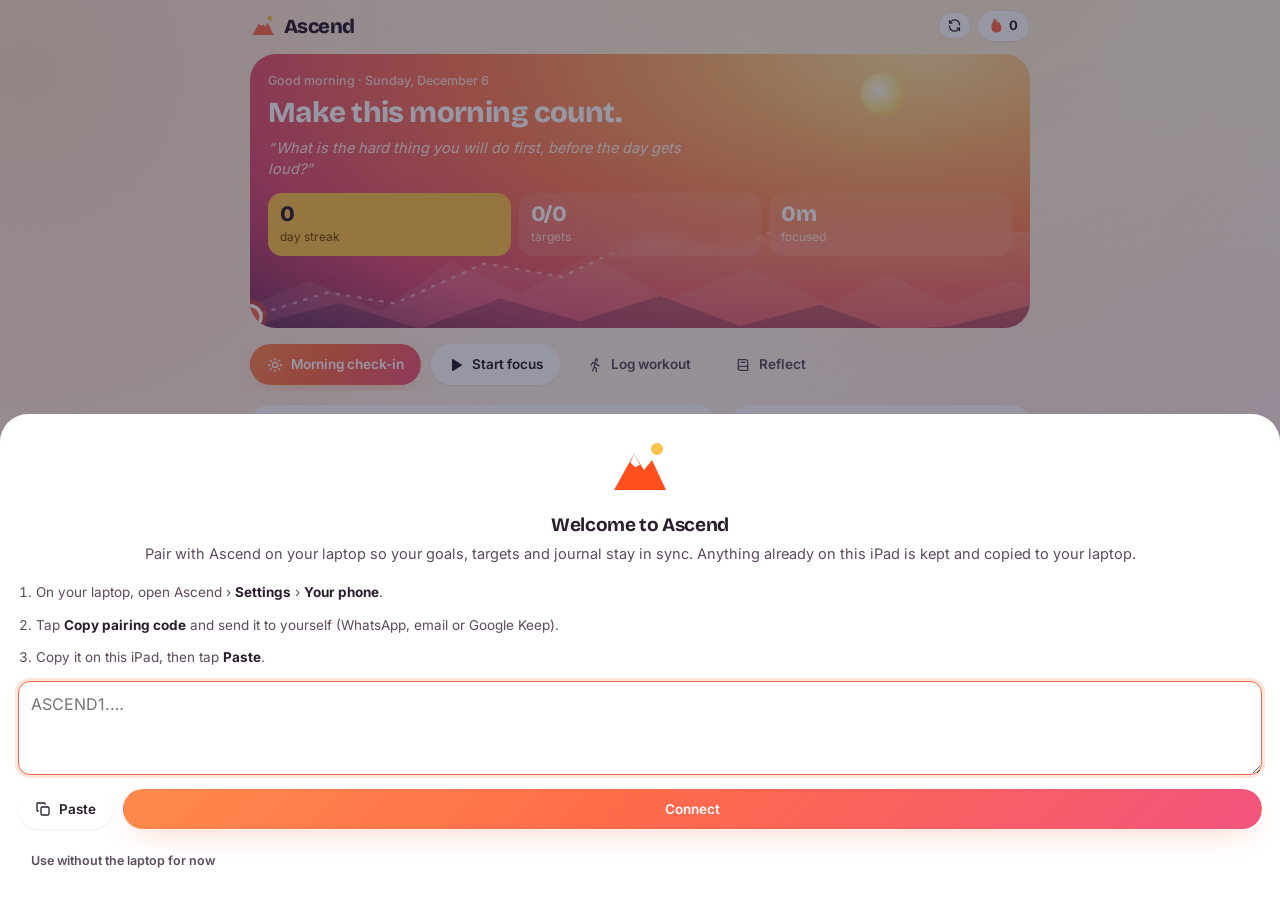
==== commit 719e1372: "Ascend 1.4.0 web app Co-Authored-By: Claude Opus 5.5 <noreply@anthropic.com>" ====
--- a/index.html
+++ b/index.html
@@ -15,6 +15,8 @@
   <link rel="stylesheet" href="styles.css">
   <link rel="stylesheet" href="motion.css">
   <link rel="stylesheet" href="calm.css">
+  <link rel="stylesheet" href="life.css">
+  <link rel="stylesheet" href="scenes.css">
   <link rel="stylesheet" href="sunrise.css">
   <link rel="stylesheet" href="mobile.css">
 </head>
@@ -44,6 +46,8 @@
   <script src="exams.js"></script>
   <script src="integrations.js"></script>
   <script src="health.js"></script>
+  <script src="life.js"></script>
+  <script src="scenes.js"></script>
   <script src="buddy.js"></script>
 </body>
 </html>
--- a/life.css
+++ b/life.css
@@ -0,0 +1,65 @@
+/* Ascend: life areas, habits, people, life balance, hobby connections */
+
+/* Goal form: life area picker */
+.area-pick { display: flex; flex-wrap: wrap; gap: 6px; }
+.area-pick button { display: inline-flex; align-items: center; gap: 6px; border: 1px solid var(--mist); background: var(--surface); color: var(--ink-2); border-radius: 999px; padding: 7px 12px; font: inherit; font-size: 13px; font-weight: 600; cursor: pointer; transition: all .2s var(--spring, ease); }
+.area-pick button svg { width: 15px; height: 15px; color: var(--c); }
+.area-pick button:hover { transform: translateY(-2px); }
+.area-pick button.on { background: var(--c); border-color: var(--c); color: #fff; }
+.area-pick button.on svg { color: #fff; }
+
+/* Habit week dots on goal cards */
+.habit-week { display: grid; grid-template-columns: repeat(7, 1fr); gap: 6px; margin: 4px 0 2px; }
+.habit-week .hd { aspect-ratio: 1; max-height: 40px; border-radius: 12px; border: 1.5px dashed var(--mist); background: transparent; font: inherit; font-size: 11.5px; font-weight: 700; color: var(--ink-3); cursor: pointer; transition: transform .25s var(--spring, ease), background .2s; }
+.habit-week .hd:hover:not([disabled]) { transform: scale(1.08); }
+.habit-week .hd[disabled] { opacity: .35; cursor: default; }
+.habit-week .hd.today { border-style: solid; border-color: var(--c); color: var(--ink); }
+.habit-week .hd.on { background: var(--c); border: 1.5px solid var(--c); color: #fff; animation: hdPop .4s var(--spring, ease); }
+@keyframes hdPop { 0% { transform: scale(.7); } 60% { transform: scale(1.15); } 100% { transform: scale(1); } }
+
+/* Today: habits card */
+.habit-row .check { border-color: var(--c, var(--ember)); }
+.habit-row.done .check { background: var(--c, var(--ember)); border-color: var(--c, var(--ember)); }
+.habit-meta { font-size: 12px; white-space: nowrap; }
+
+/* People */
+.people-grid { display: grid; grid-template-columns: repeat(auto-fill, minmax(280px, 1fr)); gap: 16px; }
+.person { background: var(--surface); border-radius: 20px; padding: 16px 18px; display: flex; flex-direction: column; gap: 10px; border-top: 4px solid var(--pc); box-shadow: 0 1px 2px rgba(43, 29, 46, .04), 0 10px 28px -18px rgba(150, 70, 50, .28); }
+.view.enter .person { animation: rise2 .45s both; animation-delay: calc(var(--i) * 45ms + .05s); }
+.p-top { display: flex; gap: 12px; align-items: center; }
+.p-top h3 { font-size: 16px; }
+.p-notes { font-size: 13px; color: var(--ink-2); background: var(--mist-2); border-radius: 10px; padding: 8px 10px; }
+.avatar { width: 44px; height: 44px; border-radius: 50%; display: grid; place-items: center; flex: none; font-family: var(--display); font-weight: 800; font-size: 18px; color: #fff; background: var(--pc, #D6247A); }
+.avatar.sm { width: 28px; height: 28px; font-size: 13px; }
+/* The ring fills as time since you last connected runs out */
+.avatar.p-ring { position: relative; background: var(--pc); }
+.avatar.p-ring::before { content: ''; position: absolute; inset: -5px; border-radius: 50%; background: conic-gradient(var(--pc) calc(var(--f) * 360deg), var(--mist) 0); -webkit-mask: radial-gradient(farthest-side, transparent calc(100% - 3px), #000 calc(100% - 2px)); mask: radial-gradient(farthest-side, transparent calc(100% - 3px), #000 calc(100% - 2px)); }
+
+/* Life balance */
+.life-panel { display: flex; gap: 24px; align-items: center; margin-bottom: 18px; }
+.life-wheel { flex: none; display: flex; flex-direction: column; align-items: center; gap: 6px; }
+.wheel { overflow: visible; }
+.wheel-shape { transform-origin: 50% 50%; animation: wheelGrow .9s cubic-bezier(.2, 1.2, .4, 1) both; }
+@keyframes wheelGrow { from { transform: scale(.2); opacity: 0; } to { transform: scale(1); opacity: 1; } }
+.area-list { display: flex; flex-direction: column; gap: 6px; }
+.area-row { display: flex; align-items: center; gap: 12px; border: 1px solid transparent; background: var(--mist-2); border-radius: 14px; padding: 8px 12px; font: inherit; text-align: left; cursor: pointer; transition: transform .2s var(--spring, ease), border-color .2s; }
+.area-row:hover { transform: translateX(4px); }
+.area-row.on { border-color: var(--c); background: #fff; }
+.area-row b { display: block; font-size: 13.5px; }
+.area-row .muted { font-size: 12px; }
+.area-ic { width: 32px; height: 32px; border-radius: 10px; display: grid; place-items: center; background: #fff; color: var(--c); flex: none; }
+.area-ic svg { width: 17px; height: 17px; }
+.area-score { font-family: var(--display); font-weight: 800; font-size: 18px; color: var(--c); }
+.balance-fields { display: flex; flex-direction: column; gap: 6px; }
+.bal-row { display: grid; grid-template-columns: 96px 1fr 26px; align-items: center; gap: 10px; font-size: 13px; font-weight: 600; }
+.bal-row span { display: inline-flex; align-items: center; gap: 6px; }
+.bal-row input[type=range] { accent-color: var(--c); width: 100%; }
+.bal-row b { text-align: right; font-family: var(--display); }
+
+/* Settings */
+.conn-ic.hobby { background: #FFE6DC; color: var(--ember); }
+
+@media (max-width: 760px) {
+  .life-panel { flex-direction: column; align-items: stretch; }
+  .life-wheel .wheel { width: 200px; height: 200px; }
+}
--- a/scenes.css
+++ b/scenes.css
@@ -0,0 +1,133 @@
+/* Ascend: opening quote and a moving scene for every section */
+
+/* ---------- Opening quote ---------- */
+.qs { position: fixed; inset: 0; z-index: 200; display: grid; place-items: center; padding: 32px; cursor: pointer; overflow: hidden;
+  background: radial-gradient(120% 90% at 20% 10%, color-mix(in srgb, var(--c) 30%, #FFF7F0) 0%, #FFF7F0 55%, #FFE9DD 100%); animation: qsIn .5s ease both; }
+.qs.out { animation: qsOut .6s ease forwards; }
+@keyframes qsIn { from { opacity: 0; } to { opacity: 1; } }
+@keyframes qsOut { to { opacity: 0; transform: scale(1.04); filter: blur(6px); } }
+.qs-bg i { position: absolute; border-radius: 50%; filter: blur(40px); opacity: .45; background: var(--c); animation: qsFloat 9s ease-in-out infinite alternate; }
+.qs-bg i:nth-child(1) { width: 40vmax; height: 40vmax; left: -10vmax; top: -12vmax; }
+.qs-bg i:nth-child(2) { width: 30vmax; height: 30vmax; right: -8vmax; bottom: -10vmax; background: var(--ember); opacity: .3; animation-duration: 11s; }
+.qs-bg i:nth-child(3) { width: 18vmax; height: 18vmax; right: 18%; top: 12%; background: #FFC24B; opacity: .3; animation-duration: 7s; }
+@keyframes qsFloat { to { transform: translate(6vmax, 4vmax) scale(1.15); } }
+.qs-body { position: relative; max-width: 760px; text-align: center; }
+.qs-area { display: inline-flex; align-items: center; gap: 7px; font-size: 12px; font-weight: 700; letter-spacing: .08em; text-transform: uppercase; color: var(--c); background: rgba(255,255,255,.7); border-radius: 999px; padding: 6px 12px; margin-bottom: 22px; animation: qsWord .6s .1s both; }
+.qs-area svg { width: 15px; height: 15px; }
+.qs-text { font-family: var(--display); font-weight: 800; font-size: clamp(24px, 4.2vw, 46px); line-height: 1.2; letter-spacing: -.02em; color: var(--ink); }
+.qs-text span { display: inline-block; }
+.qs-author { margin-top: 18px; font-size: 15px; font-weight: 600; color: var(--ink-2); }
+.qs-author::before { content: '— '; }
+.qs-bar { position: absolute; left: 50%; bottom: 46px; width: 120px; height: 3px; margin-left: -60px; border-radius: 3px; background: rgba(0,0,0,.08); overflow: hidden; }
+.qs-bar i { display: block; height: 100%; background: var(--c); transform-origin: left; animation: qsBar var(--dur) linear both; }
+@keyframes qsBar { from { transform: scaleX(0); } to { transform: scaleX(1); } }
+.qs-skip { position: absolute; bottom: 18px; left: 0; right: 0; text-align: center; font-size: 12px; color: var(--ink-3); }
+@keyframes qsWord { from { opacity: 0; transform: translateY(16px); } to { opacity: 1; transform: none; } }
+/* Five ways in, one picked at random each time */
+.qs-rise .qs-text span, .qs-rise .qs-author { animation: qsWord .55s cubic-bezier(.2,1.2,.4,1) both; animation-delay: calc(var(--i) * 70ms + .25s); }
+.qs-ink .qs-text span, .qs-ink .qs-author { animation: qsInk .9s ease both; animation-delay: calc(var(--i) * 85ms + .2s); }
+@keyframes qsInk { from { opacity: 0; filter: blur(14px); transform: scale(1.15); } to { opacity: 1; filter: none; transform: none; } }
+.qs-type .qs-text span, .qs-type .qs-author { animation: qsType .01s steps(1) both; animation-delay: calc(var(--i) * 120ms + .3s); }
+.qs-type .qs-text::after { content: ''; display: inline-block; width: 3px; height: .9em; margin-left: 4px; vertical-align: -.1em; background: var(--c); animation: qsCaret .8s steps(1) infinite; }
+@keyframes qsType { from { opacity: 0; } to { opacity: 1; } }
+@keyframes qsCaret { 50% { opacity: 0; } }
+.qs-sweep .qs-text { background: linear-gradient(90deg, var(--ink) 45%, var(--c) 50%, transparent 55%); background-size: 260% 100%; -webkit-background-clip: text; background-clip: text; color: transparent; animation: qsSweep 1.6s .2s ease-out both; }
+.qs-sweep .qs-author { animation: qsWord .6s 1.5s both; }
+@keyframes qsSweep { from { background-position: 100% 0; } to { background-position: 0 0; } }
+.qs-bloom .qs-text span, .qs-bloom .qs-author { animation: qsBloom .7s cubic-bezier(.2,1.5,.4,1) both; animation-delay: calc(var(--i) * 60ms + .25s); }
+@keyframes qsBloom { from { opacity: 0; transform: scale(.3) rotate(-10deg); } to { opacity: 1; transform: none; } }
+.qs-bloom .qs-bg::after { content: ''; position: absolute; left: 50%; top: 50%; width: 140vmax; height: 140vmax; margin: -70vmax; background: repeating-conic-gradient(from 0deg, color-mix(in srgb, var(--c) 10%, transparent) 0 6deg, transparent 6deg 18deg); animation: qsSpin 30s linear infinite; }
+@keyframes qsSpin { to { transform: rotate(360deg); } }
+
+/* ---------- Section scenes ---------- */
+.main { position: relative; }
+.view { position: relative; z-index: 1; }
+.scene { position: absolute; top: 4px; right: 28px; width: 230px; height: 138px; pointer-events: none; z-index: 0; opacity: .5; color: var(--sc, var(--ember)); }
+.scene svg { width: 100%; height: 100%; overflow: visible; fill: none; stroke: currentColor; stroke-width: 2.5; stroke-linecap: round; stroke-linejoin: round; }
+.scene .fill { fill: currentColor; stroke: none; }
+.scene-focus { --sc: var(--ember); }
+.scene-goals { --sc: #5A3CF0; }
+.scene-people { --sc: #D6247A; }
+.scene-fitness { --sc: #0E9AA7; }
+.scene-health { --sc: #0E9AA7; }
+.scene-journal { --sc: var(--ember); }
+.scene-review { --sc: #5A3CF0; }
+.scene-coach { --sc: #C9A400; }
+.scene-exams { --sc: #5A3CF0; }
+.scene-settings { --sc: var(--ink-3); }
+
+/* Focus: breathing rings and an orbit */
+.s-breath { transform-origin: 140px 60px; animation: sBreath 4s ease-in-out infinite; }
+.s-breath.d2 { animation-delay: .4s; opacity: .7; } .s-breath.d3 { animation-delay: .8s; opacity: .45; }
+@keyframes sBreath { 50% { transform: scale(1.12); } }
+.s-orbit { transform-origin: 140px 60px; animation: sSpin 8s linear infinite; }
+@keyframes sSpin { to { transform: rotate(360deg); } }
+/* Goals: a trail climbs the mountain to a flag */
+.s-ridge { opacity: .6; }
+.s-trail { stroke-dasharray: 4 6; stroke-dashoffset: 200; animation: sTrail 3s linear infinite; }
+@keyframes sTrail { to { stroke-dashoffset: 0; } }
+.s-flag { transform-origin: 136px 22px; animation: sWave 1.6s ease-in-out infinite; }
+@keyframes sWave { 50% { transform: skewY(-8deg); } }
+.s-sun { animation: sGlow 3s ease-in-out infinite; }
+@keyframes sGlow { 50% { opacity: .4; transform: translateY(-3px); } }
+/* People: a little network, each person pulsing in turn */
+.s-links path { stroke-width: 1.5; opacity: .5; stroke-dasharray: 5 5; animation: sTrail 6s linear infinite; }
+.s-node { transform-box: fill-box; transform-origin: center; animation: sPulse 2.5s ease-in-out infinite; animation-delay: calc(var(--i) * .4s); }
+@keyframes sPulse { 0%, 100% { transform: scale(1); } 40% { transform: scale(1.45); } }
+/* Fitness: a heartbeat line running across */
+.s-ecg { stroke-dasharray: 260; stroke-dashoffset: 260; animation: sDraw 2.4s ease-in-out infinite; }
+@keyframes sDraw { 60% { stroke-dashoffset: 0; opacity: 1; } 100% { stroke-dashoffset: 0; opacity: 0; } }
+/* Healthspan: a turning DNA helix */
+.s-rung line { stroke-width: 1.5; opacity: .45; transform-box: fill-box; transform-origin: center; animation: sRung 2.6s ease-in-out infinite; animation-delay: calc(var(--i) * -.24s); }
+.s-rung .a { animation: sHelixA 2.6s ease-in-out infinite; animation-delay: calc(var(--i) * -.24s); }
+.s-rung .b { animation: sHelixB 2.6s ease-in-out infinite; animation-delay: calc(var(--i) * -.24s); }
+@keyframes sHelixA { 50% { transform: translateY(44px); opacity: .5; } }
+@keyframes sHelixB { 50% { transform: translateY(-44px); opacity: .5; } }
+@keyframes sRung { 50% { transform: scaleY(.05); } }
+/* Journal: ink writes a line, again and again */
+.s-ink { stroke-dasharray: 220; stroke-dashoffset: 220; animation: sDraw 3.4s ease-in-out infinite; }
+.s-pen { animation: sPen 3.4s ease-in-out infinite; transform-origin: 170px 58px; }
+@keyframes sPen { 0% { transform: translate(-140px, 22px); } 60% { transform: none; } 100% { transform: none; opacity: 0; } }
+/* Review: the week's page flips and gets a tick */
+.s-page { transform-origin: 134px 50px; animation: sFlip 3s ease-in-out infinite; opacity: .25; }
+@keyframes sFlip { 0%, 30% { transform: none; } 55% { transform: scaleY(-1); } 100% { transform: scaleY(-1); } }
+.s-check { stroke-dasharray: 50; stroke-dashoffset: 50; animation: sCheck 3s ease-in-out infinite; }
+@keyframes sCheck { 0%, 55% { stroke-dashoffset: 50; } 80%, 100% { stroke-dashoffset: 0; } }
+/* Coach: twinkling stars */
+.s-star { transform-box: fill-box; transform-origin: center; animation: sTwinkle 2.2s ease-in-out infinite; animation-delay: calc(var(--i) * .5s); }
+@keyframes sTwinkle { 0%, 100% { transform: scale(.6) rotate(0); opacity: .4; } 50% { transform: scale(1.1) rotate(45deg); opacity: 1; } }
+/* Exams: books bob, the cap lifts */
+.s-book { animation: sBob 2.4s ease-in-out infinite; animation-delay: calc(var(--i) * .2s); }
+@keyframes sBob { 50% { transform: translateX(6px); } }
+.s-cap { animation: sGlow 2.4s ease-in-out infinite; }
+/* Settings: gears turning */
+.s-gear { transform-box: fill-box; transform-origin: center; animation: sSpin 9s linear infinite; }
+.s-gear.rev { animation-direction: reverse; animation-duration: 6s; }
+
+/* Each section enters in its own way */
+.view.enter[data-v=focus] .view-head h1 { animation: vZoom .6s cubic-bezier(.2,1.3,.4,1) both; }
+.view.enter[data-v=goals] .view-head h1 { animation: vClimb .7s cubic-bezier(.2,1.3,.4,1) both; }
+.view.enter[data-v=people] .view-head h1 { animation: vSlide .6s cubic-bezier(.2,1.3,.4,1) both; }
+.view.enter[data-v=fitness] .view-head h1 { animation: vSprint .55s cubic-bezier(.2,1.1,.4,1) both; }
+.view.enter[data-v=health] .view-head h1 { animation: vBeat .9s ease both; }
+.view.enter[data-v=journal] .view-head h1 { animation: vInk .8s ease both; }
+.view.enter[data-v=review] .view-head h1 { animation: vFlip .7s ease both; }
+.view.enter[data-v=coach] .view-head h1 { animation: vSpark .7s cubic-bezier(.2,1.4,.4,1) both; }
+.view.enter[data-v=exams] .view-head h1 { animation: vClimb .6s ease both; }
+.view.enter[data-v=settings] .view-head h1 { animation: vSlide .5s ease both; }
+@keyframes vZoom { from { opacity: 0; transform: scale(.7); letter-spacing: .2em; } }
+@keyframes vClimb { from { opacity: 0; transform: translateY(30px) rotate(-4deg); } }
+@keyframes vSlide { from { opacity: 0; transform: translateX(-30px); } }
+@keyframes vSprint { from { opacity: 0; transform: translateX(-60px) skewX(-18deg); } 70% { transform: translateX(6px) skewX(4deg); } }
+@keyframes vBeat { 0% { opacity: 0; transform: scale(.9); } 30% { opacity: 1; transform: scale(1.06); } 45% { transform: scale(.98); } 60% { transform: scale(1.04); } }
+@keyframes vInk { from { opacity: 0; filter: blur(10px); } }
+@keyframes vFlip { from { opacity: 0; transform: perspective(400px) rotateX(70deg); transform-origin: top; } }
+@keyframes vSpark { from { opacity: 0; transform: scale(.5) rotate(-6deg); filter: brightness(2); } }
+
+@media (max-width: 1200px) { .scene { width: 160px; height: 96px; opacity: .32; right: 16px; } }
+/* Phone and iPad: smaller scene tucked under the top bar */
+.mobile .scene { top: calc(var(--sat, 0px) + 48px); right: 8px; width: 130px; height: 78px; opacity: .3; }
+
+@media (prefers-reduced-motion: reduce) {
+  .scene *, .qs *, .qs, .view.enter .view-head h1 { animation: none !important; }
+}
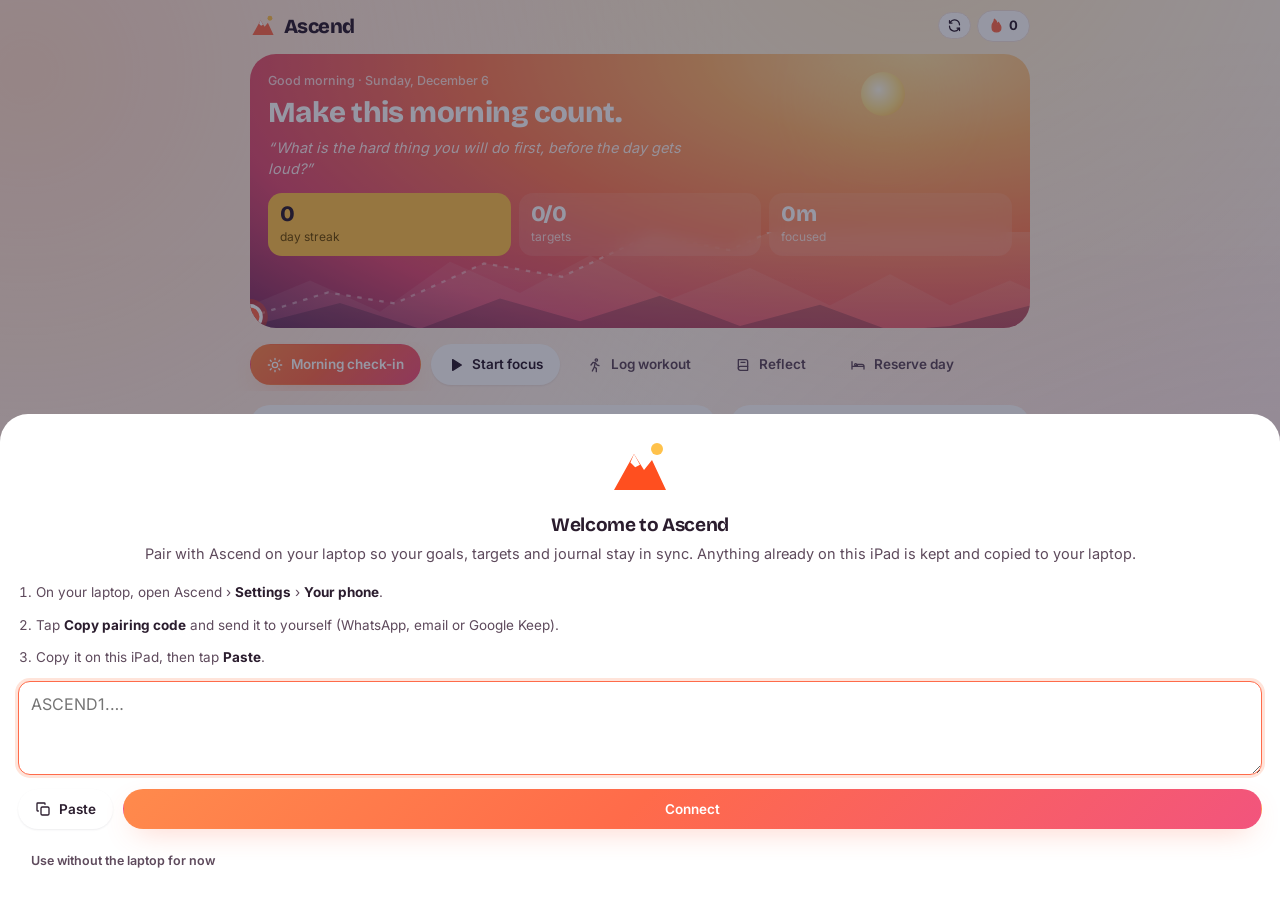
==== commit a6665925: "Ascend 1.6.0 for iPad Co-Authored-By: Claude Opus 5.5 <noreply@anthropic.com>" ====
--- a/index.html
+++ b/index.html
@@ -16,6 +16,7 @@
   <link rel="stylesheet" href="motion.css">
   <link rel="stylesheet" href="calm.css">
   <link rel="stylesheet" href="life.css">
+  <link rel="stylesheet" href="flow.css">
   <link rel="stylesheet" href="scenes.css">
   <link rel="stylesheet" href="sunrise.css">
   <link rel="stylesheet" href="mobile.css">
@@ -47,6 +48,10 @@
   <script src="integrations.js"></script>
   <script src="health.js"></script>
   <script src="life.js"></script>
+  <script src="flow.js"></script>
+  <script src="prep.js"></script>
+  <script src="daily.js"></script>
+  <script src="body.js"></script>
   <script src="scenes.js"></script>
   <script src="buddy.js"></script>
 </body>
--- a/life.css
+++ b/life.css
@@ -50,11 +50,6 @@
 .area-ic { width: 32px; height: 32px; border-radius: 10px; display: grid; place-items: center; background: #fff; color: var(--c); flex: none; }
 .area-ic svg { width: 17px; height: 17px; }
 .area-score { font-family: var(--display); font-weight: 800; font-size: 18px; color: var(--c); }
-.balance-fields { display: flex; flex-direction: column; gap: 6px; }
-.bal-row { display: grid; grid-template-columns: 96px 1fr 26px; align-items: center; gap: 10px; font-size: 13px; font-weight: 600; }
-.bal-row span { display: inline-flex; align-items: center; gap: 6px; }
-.bal-row input[type=range] { accent-color: var(--c); width: 100%; }
-.bal-row b { text-align: right; font-family: var(--display); }
 
 /* Settings */
 .conn-ic.hobby { background: #FFE6DC; color: var(--ember); }
--- a/flow.css
+++ b/flow.css
@@ -0,0 +1,98 @@
+/* Ascend: tabs inside tabs, focus on Today, closed weekly review, auto life balance, insights, backups */
+
+.view-head .row.wrap { justify-content: flex-end; }
+.seg-dot { display: inline-block; width: 7px; height: 7px; border-radius: 50%; background: var(--ember); margin-left: 4px; vertical-align: 2px; animation: glowPulse 1.6s infinite; }
+.back-btn { margin: -4px 0 6px -8px; }
+
+/* Focus card on Today */
+.focus-card .fc-form { display: flex; gap: 8px; }
+.focus-card .fc-form .grow { min-width: 0; }
+.focus-card.on { cursor: pointer; background: linear-gradient(135deg, #2B1D2E, #4A2540); color: #fff; }
+.focus-card.on .muted { color: rgba(255, 255, 255, .7); }
+.fc-clock { font-family: var(--display); font-size: 26px; font-weight: 800; font-variant-numeric: tabular-nums; }
+
+/* Habits that tick themselves */
+.auto-tag { display: inline-block; font-size: 10px; font-weight: 700; text-transform: uppercase; letter-spacing: .04em; color: #0B7A84; background: #DDF3F4; border-radius: 999px; padding: 1px 6px; vertical-align: 2px; }
+
+/* Weekly review, once closed */
+.review-done { text-align: center; padding: 34px 24px; }
+.rd-check { width: 64px; height: 64px; margin: 0 auto 14px; border-radius: 50%; display: grid; place-items: center; background: var(--on, #12A15B); color: #fff; animation: hdPop .5s var(--spring, ease); }
+.rd-check svg { width: 30px; height: 30px; }
+.review-done h2 { font-size: 20px; }
+
+/* Life balance, small */
+.life-mini-body { display: flex; gap: 14px; align-items: center; }
+.life-mini .wheel { flex: none; }
+.life-mini .area-list { flex: 1; min-width: 0; gap: 8px; }
+.area-mini { display: grid; grid-template-columns: 1fr auto; align-items: baseline; column-gap: 6px; font-size: 12.5px; }
+.area-mini b { color: var(--c); }
+.area-mini .area-score { font-size: 15px; }
+.area-mini .muted { grid-column: 1 / -1; font-size: 11.5px; line-height: 1.35; }
+
+/* Insight on Today */
+.insight-card { cursor: pointer; border-left: 4px solid var(--violet); }
+
+/* Backups */
+.backup-list { display: flex; flex-direction: column; gap: 6px; max-height: 300px; overflow: auto; }
+.backup-row { display: flex; align-items: center; gap: 10px; padding: 8px 10px; border-radius: 12px; background: var(--mist-2); font-size: 13px; }
+
+@media (max-width: 760px) {
+  .life-mini-body { flex-direction: column; align-items: stretch; }
+  .life-mini .wheel { align-self: center; }
+  .focus-card .fc-form { flex-wrap: wrap; }
+  .focus-card .fc-form .grow { flex: 1 1 100%; }
+  .focus-card .fc-form select { flex: 1; }
+}
+
+/* 1.6: minimum and stretch, if-then, reserve days */
+.hero-wins { display: flex; flex-wrap: wrap; gap: 8px; margin-top: 6px; }
+.win-chip { border: 1px solid rgba(255, 255, 255, .45); background: rgba(255, 255, 255, .14); color: inherit; border-radius: 999px; padding: 5px 12px; font: inherit; font-size: 13px; cursor: pointer; text-align: left; }
+.win-chip.on { background: rgba(255, 255, 255, .92); color: var(--ink); }
+.ifthen { align-items: center; gap: 8px; margin-top: 8px; font-size: 13px; flex-wrap: wrap; }
+.ifthen-plan { font-size: 12.5px; margin-top: 8px; padding: 8px 10px; background: var(--mist-2); border-radius: 10px; }
+.pain-seg button { padding: 6px 0; min-width: 0; flex: 1; }
+.reserve-banner { margin: -6px 0 16px; }
+/* Habits */
+.auto-tag.skip { color: #6B6F8A; background: var(--mist-2); }
+.habit-week .hd.skip { border-style: dotted; opacity: .6; }
+.h-strength { display: grid; grid-template-columns: auto 1fr auto; gap: 8px; align-items: center; font-size: 12px; color: var(--ink-2); }
+.h-strength i { height: 6px; border-radius: 3px; background: var(--mist-2); overflow: hidden; display: block; }
+.h-strength i b { display: block; height: 100%; border-radius: 3px; }
+/* QBank, tests, mistakes */
+.qb-big { font-family: var(--display); font-size: 28px; font-weight: 800; }
+.qb-big small, .stat b small, .qb-acc small { font-size: .6em; color: var(--ink-3); font-weight: 700; margin-left: 2px; }
+.stat.warn b { color: var(--off); }
+.qb-table { display: flex; flex-direction: column; }
+.qb-row { display: flex; align-items: center; gap: 10px; padding: 8px 0; border-bottom: 1px solid var(--mist-2); font-size: 13px; }
+.qb-row:last-child { border-bottom: 0; }
+.qb-bar { width: 90px; height: 7px; border-radius: 4px; background: var(--mist-2); overflow: hidden; display: block; flex: none; }
+.qb-bar b { display: block; height: 100%; border-radius: 4px; }
+.qb-acc { font-family: var(--display); min-width: 44px; text-align: right; }
+.qb-first { border: 1px dashed #5A3CF0; color: #5A3CF0; background: #EFEBFF; cursor: pointer; font: inherit; font-size: 11.5px; font-weight: 700; }
+.ex-topic.has-qb { box-shadow: inset 0 -2px 0 #5A3CF0; }
+.qb-line { display: flex; align-items: center; justify-content: space-between; gap: 10px; padding: 10px 12px; margin-bottom: 12px; border-radius: 12px; background: #EFEBFF; font-size: 13px; }
+.gt-chart { width: 100%; height: 120px; margin-bottom: 8px; }
+.mk-row { display: flex; gap: 10px; align-items: center; padding: 10px 0; border-bottom: 1px solid var(--mist-2); font-size: 13.5px; }
+.mk-row:last-child { border-bottom: 0; }
+/* Sleep kit, protein, labs, running */
+.sk-row { display: grid; grid-template-columns: repeat(3, 1fr); gap: 8px; font-size: 11.5px; color: var(--ink-2); }
+.sk-row div { display: flex; flex-direction: column; gap: 2px; padding: 8px 10px; border-radius: 10px; background: var(--mist-2); }
+.sk-row b { font-family: var(--display); color: var(--ink); font-size: 14px; }
+.meal-slots { display: grid; grid-template-columns: repeat(4, 1fr); gap: 6px; margin: 10px 0 8px; }
+.meal { display: flex; flex-direction: column; align-items: center; padding: 6px 2px; border-radius: 10px; background: var(--mist-2); font-size: 11.5px; color: var(--ink-2); }
+.meal b { font-size: 12px; color: var(--ink); min-height: 15px; }
+.meal.now { outline: 1.5px solid #0E9AA7; }
+.meal.hit { background: #DDF3F4; color: #0B7A84; }
+.food-chips { display: flex; flex-wrap: wrap; gap: 6px; }
+.food-chips .chip { cursor: pointer; border: 0; font: inherit; font-size: 12px; }
+.food-chips .chip b { color: #0B7A84; }
+.lab-row { display: flex; align-items: center; gap: 8px; padding: 9px 0; border-bottom: 1px solid var(--mist-2); flex-wrap: wrap; }
+.lab-row:last-child { border-bottom: 0; }
+.spike { font-size: 12.5px; margin-top: 8px; padding: 8px 10px; border-radius: 10px; background: #FFF1E6; color: #8A3B00; }
+.conf-tag { display: inline-block; font-size: 10.5px; font-weight: 700; border-radius: 999px; padding: 1px 7px; background: var(--mist-2); color: var(--ink-2); vertical-align: 1px; }
+.conf-tag.high { background: #DFF5E7; color: #12733F; }
+.conf-tag.medium { background: #FFF3D6; color: #8A5A00; }
+@media (max-width: 760px) {
+  .qb-bar { width: 60px; }
+  .qb-row { flex-wrap: wrap; }
+}
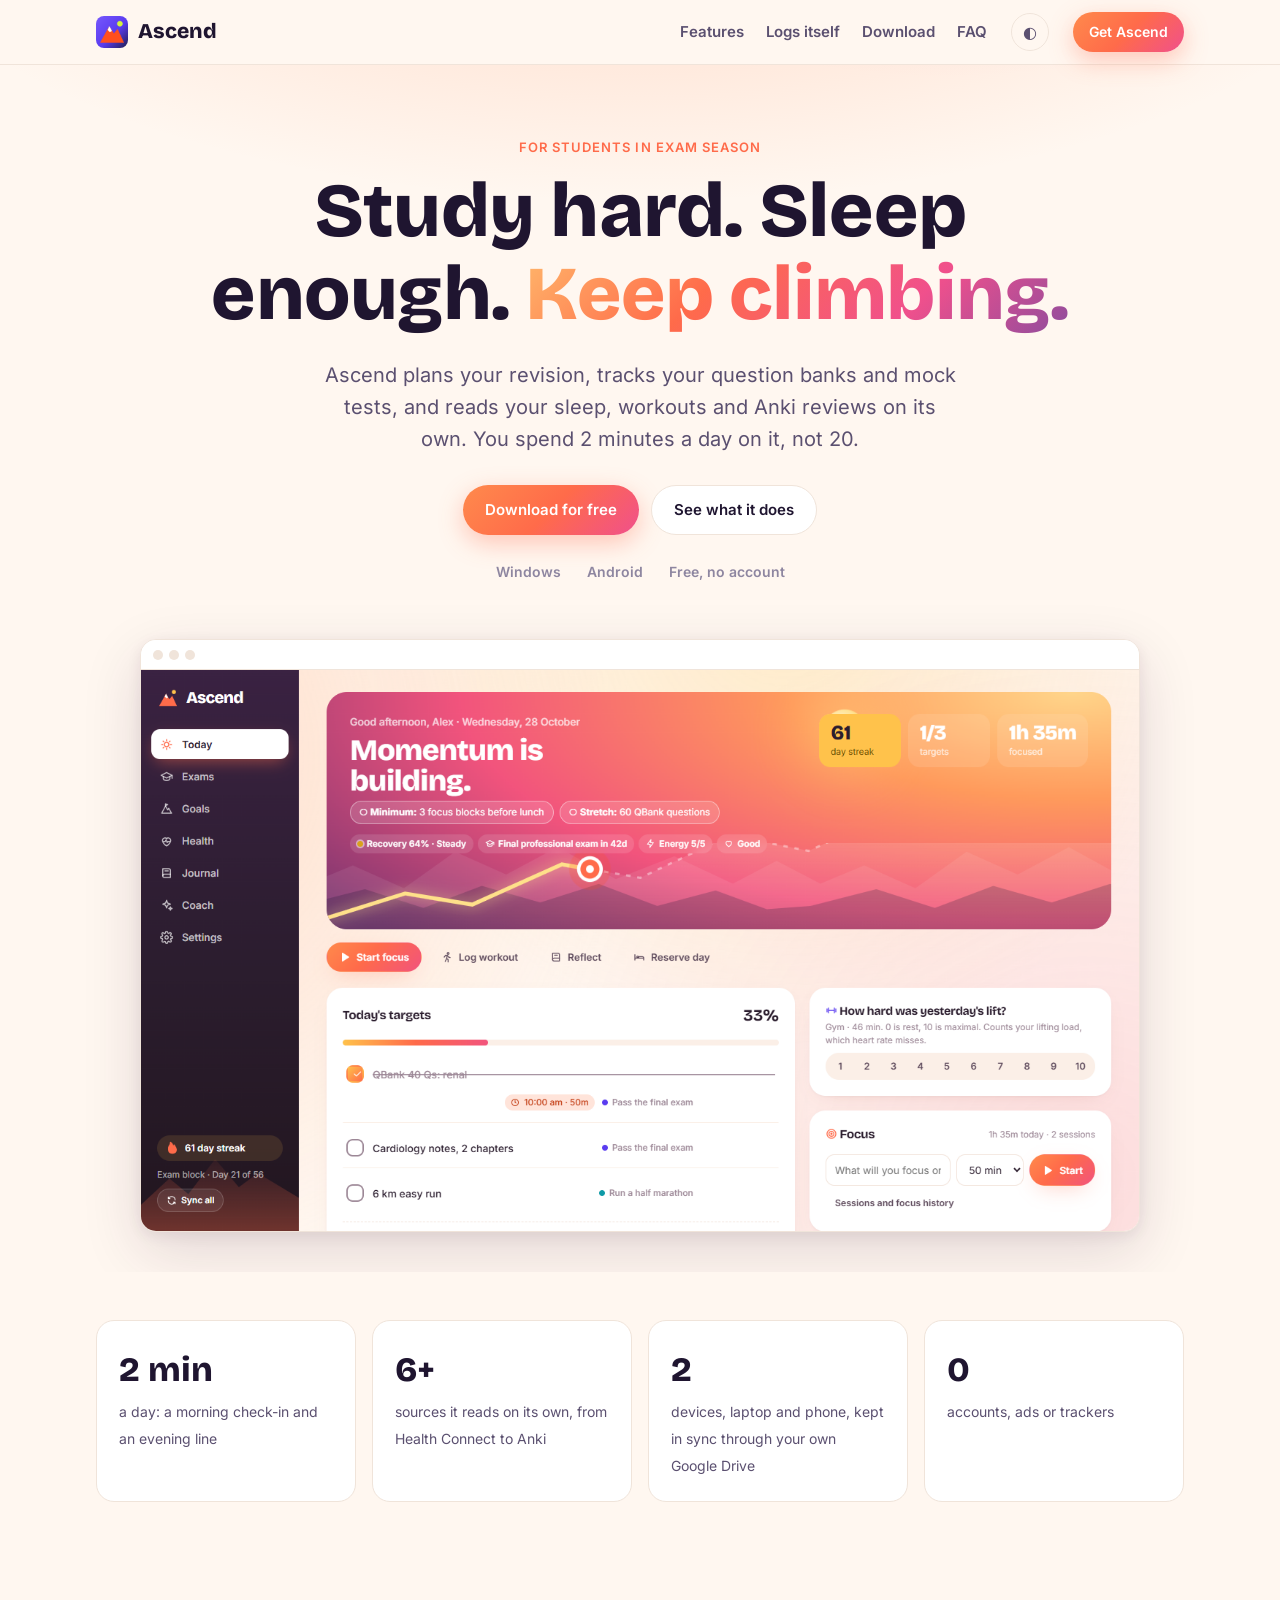
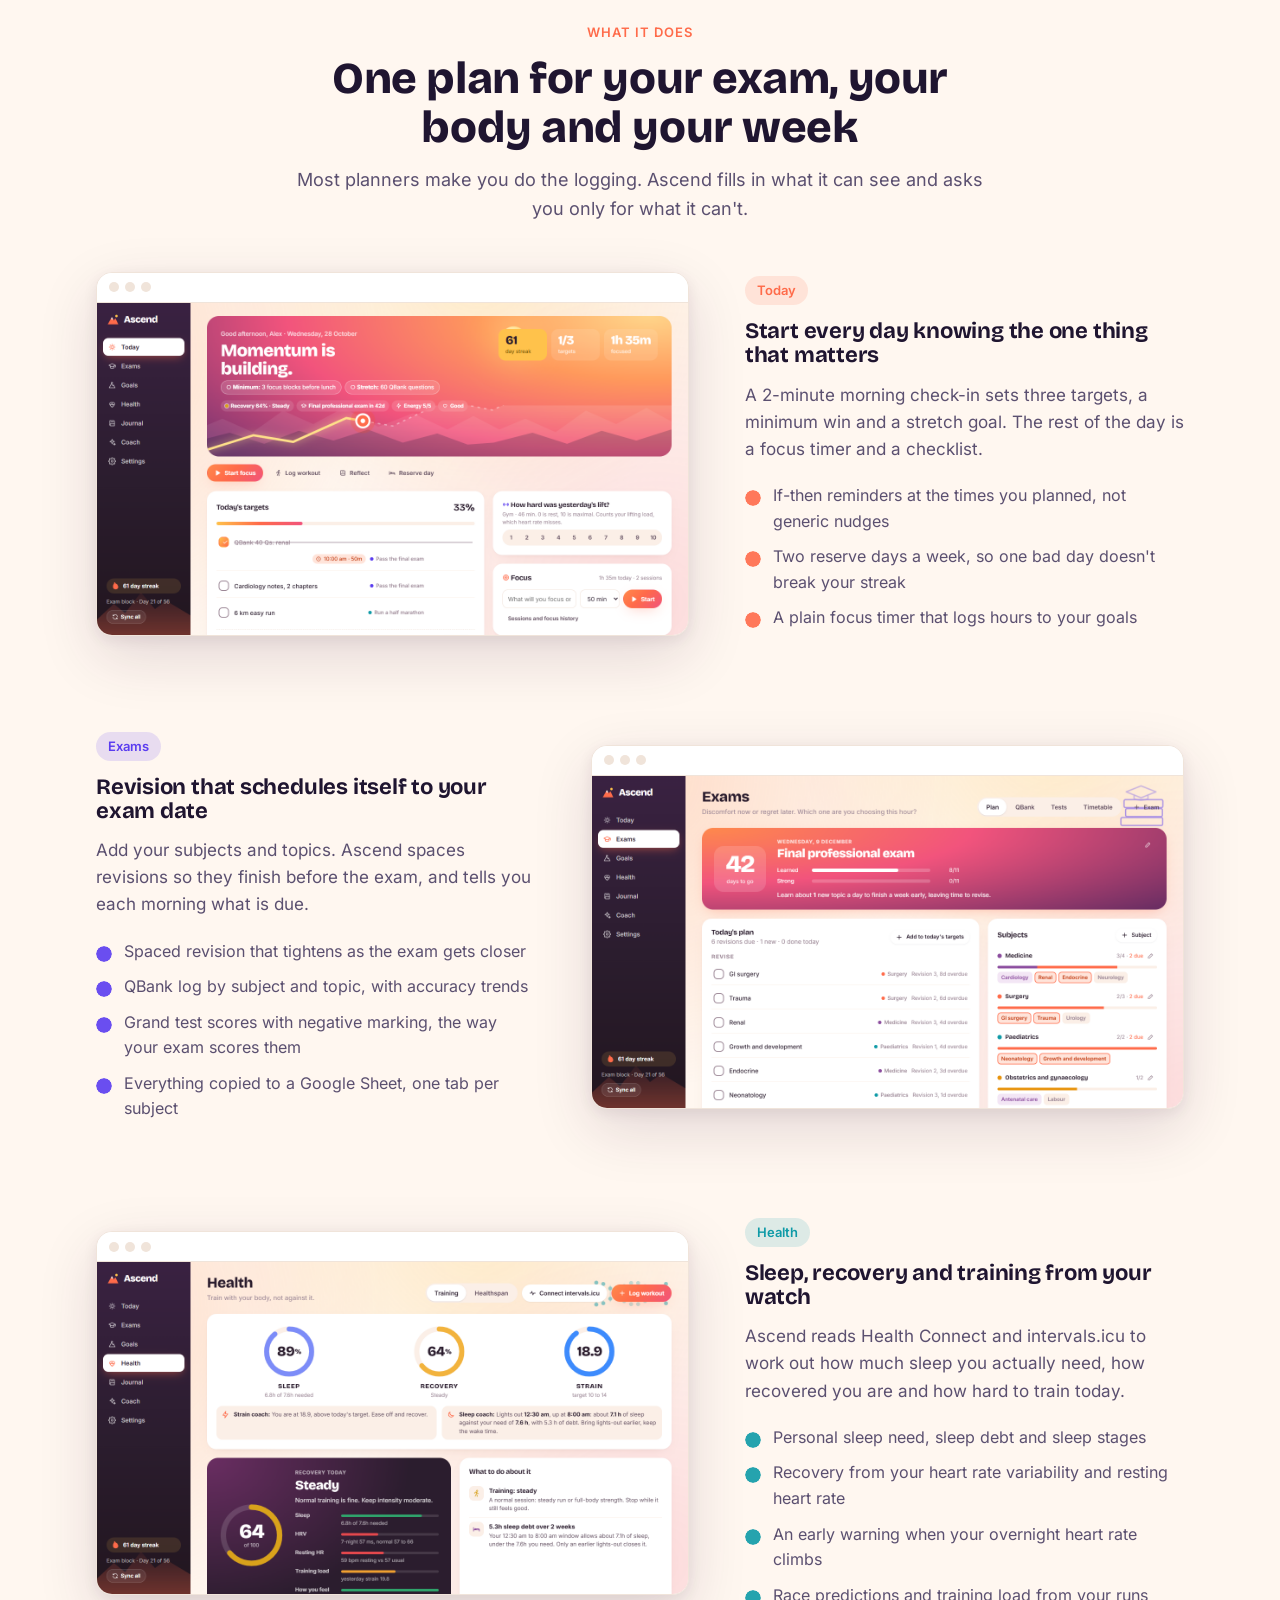
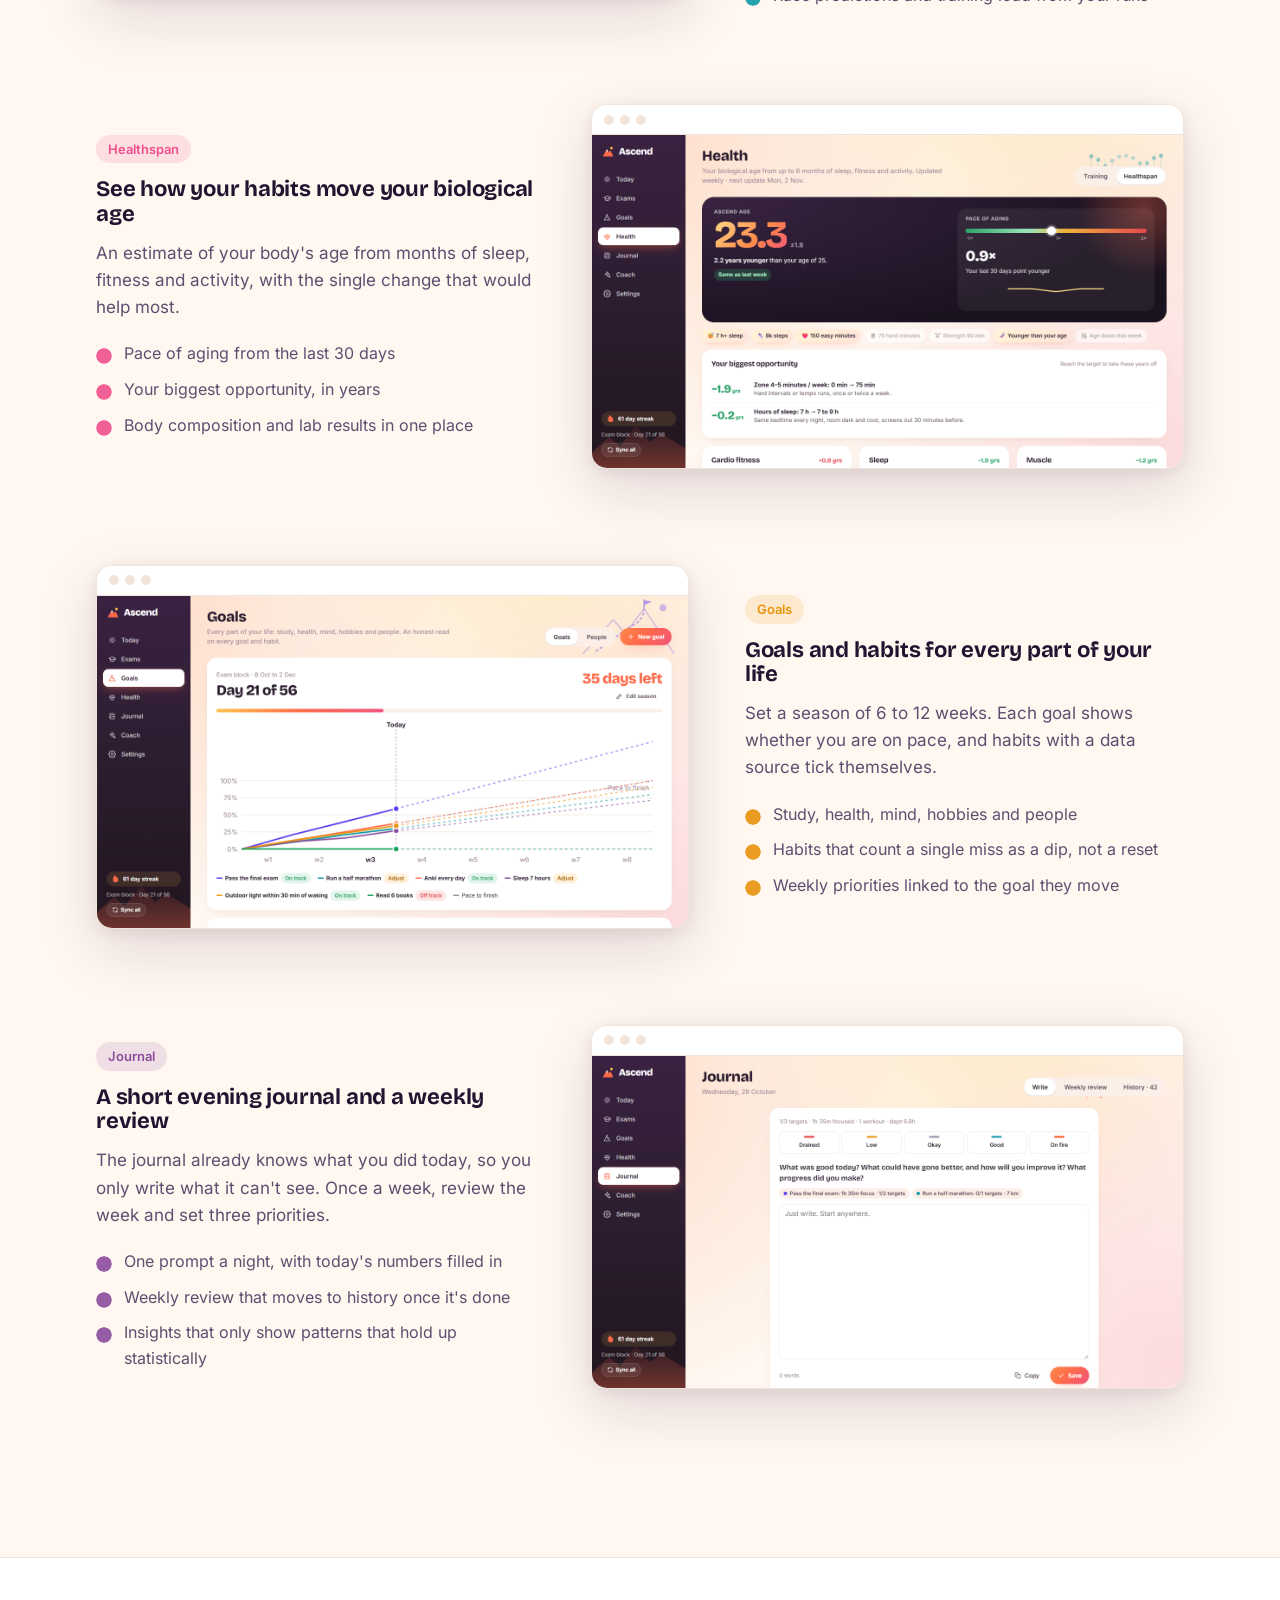
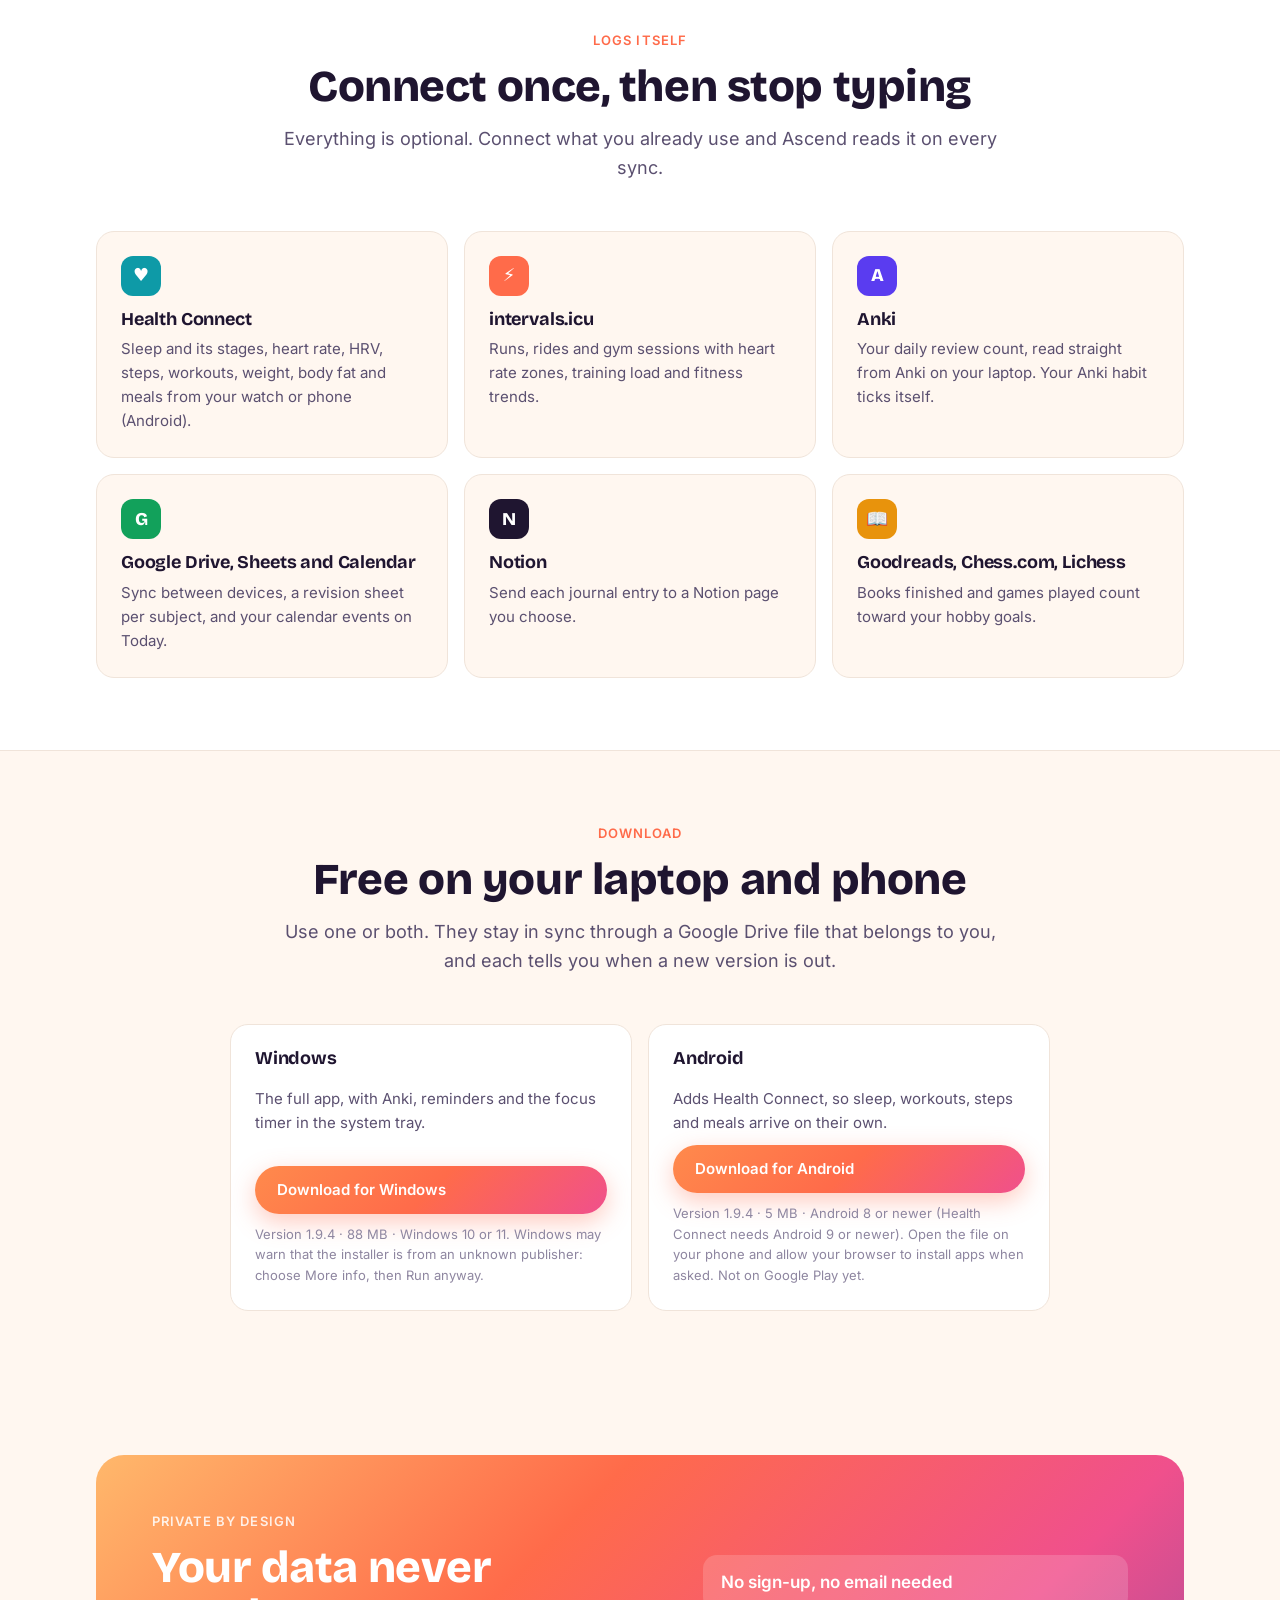
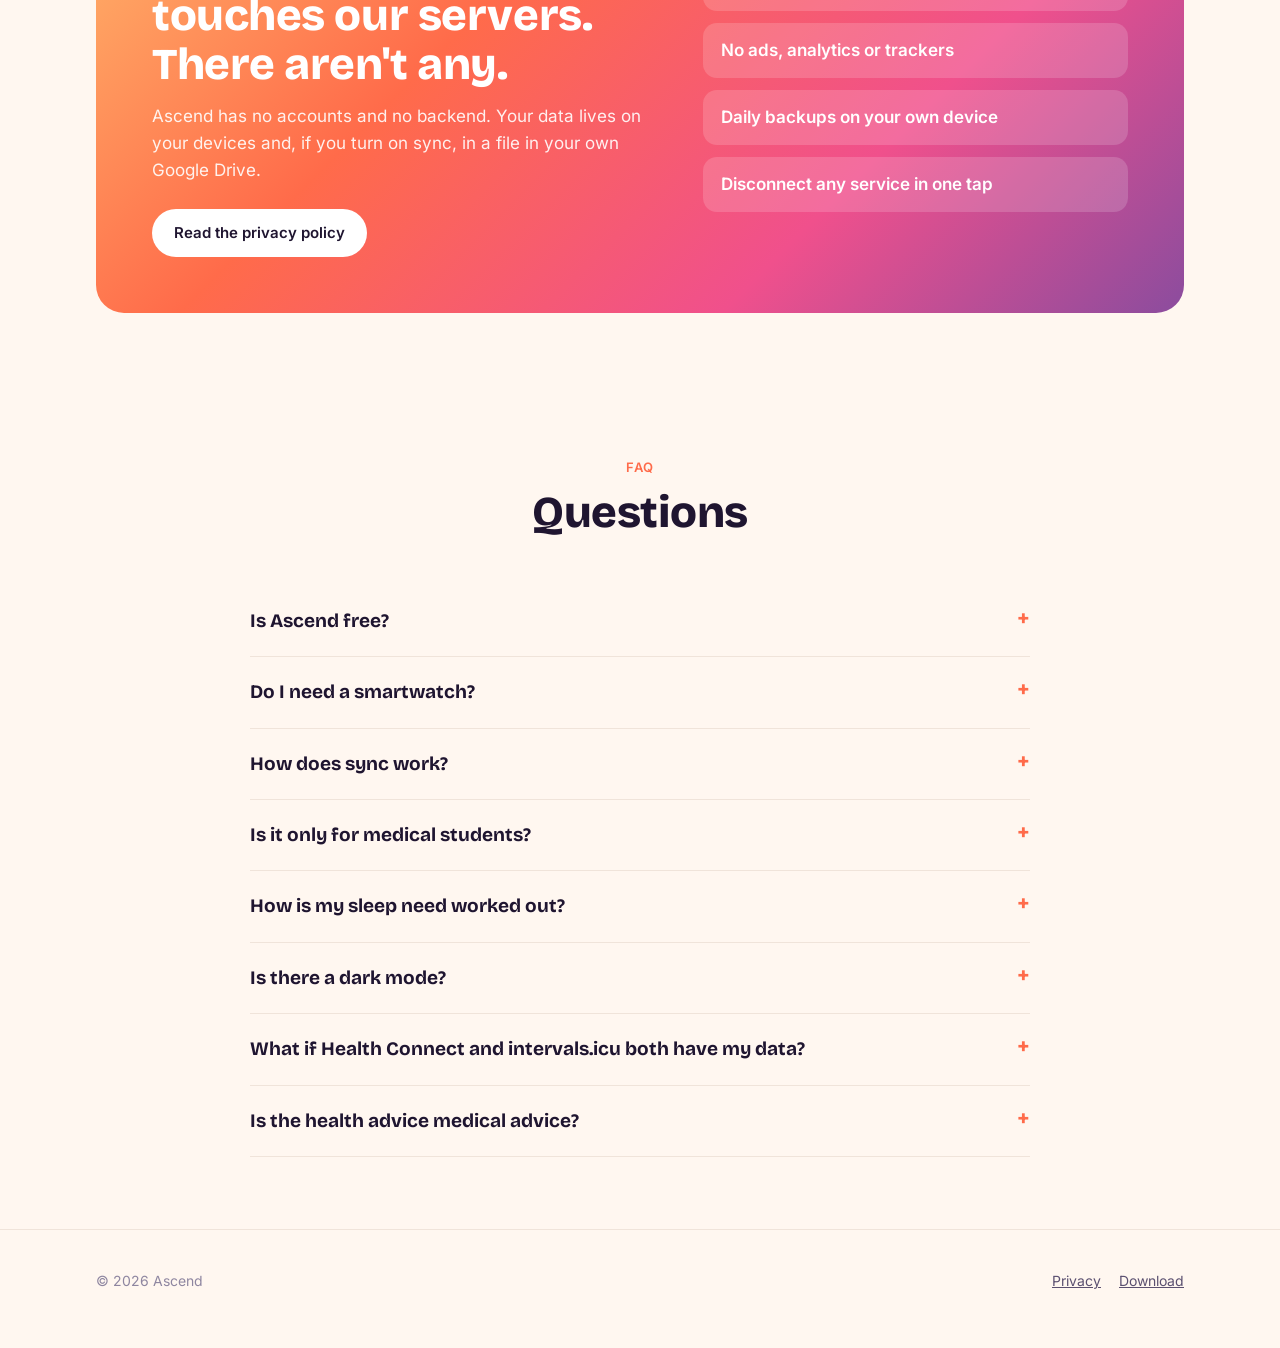
==== commit 082c793f: "Ascend 1.9.4 downloads, update manifest; retire the iPad web app; drop exam names from the website C" ====
--- a/index.html
+++ b/index.html
@@ -1,58 +1,19 @@
 <!doctype html>
 <html lang="en">
 <head>
-  <meta charset="utf-8">
-  <meta name="viewport" content="width=device-width, initial-scale=1, viewport-fit=cover">
-  <meta name="theme-color" content="#FFF7F0">
-  <meta name="apple-mobile-web-app-capable" content="yes">
-  <meta name="mobile-web-app-capable" content="yes">
-  <meta name="apple-mobile-web-app-title" content="Ascend">
-  <meta name="apple-mobile-web-app-status-bar-style" content="default">
-  <link rel="manifest" href="manifest.webmanifest">
-  <link rel="apple-touch-icon" href="icons/icon-180.png">
-  <link rel="icon" type="image/png" href="icons/icon-192.png">
-  <title>Ascend</title>
-  <link rel="stylesheet" href="styles.css">
-  <link rel="stylesheet" href="motion.css">
-  <link rel="stylesheet" href="calm.css">
-  <link rel="stylesheet" href="life.css">
-  <link rel="stylesheet" href="flow.css">
-  <link rel="stylesheet" href="scenes.css">
-  <link rel="stylesheet" href="sunrise.css">
-  <link rel="stylesheet" href="mobile.css">
+<meta charset="utf-8">
+<meta name="viewport" content="width=device-width, initial-scale=1">
+<title>Ascend</title>
+<meta http-equiv="refresh" content="0; url=site/">
+<link rel="canonical" href="site/">
 </head>
-<body class="mobile">
-  <div class="shell">
-    <aside class="rail">
-      <div class="brand">
-        <svg class="brand-mark" viewBox="0 0 32 32" aria-hidden="true">
-          <path d="M3 27 L13 9 L18 17 L22 12 L29 27 Z" fill="#FF4F1F"/>
-          <path d="M13 9 L16 14.4 L13.6 15.6 L11.2 13.2 Z" fill="#fff"/>
-          <circle cx="24.5" cy="6.5" r="3" fill="#D4F53C"/>
-        </svg>
-        Ascend
-      </div>
-      <nav class="nav" id="nav"></nav>
-      <div class="rail-foot" id="railFoot"></div>
-    </aside>
-    <main class="main" id="main"><div class="view" id="view"></div></main>
-  </div>
-  <canvas id="confetti"></canvas>
-  <div id="layer"></div>
-  <script src="bridge.js"></script>
-  <script src="app.js"></script>
-  <script src="sync.js"></script>
-  <script src="datasync.js"></script>
-  <script src="mobile-app.js"></script>
-  <script src="exams.js"></script>
-  <script src="integrations.js"></script>
-  <script src="health.js"></script>
-  <script src="life.js"></script>
-  <script src="flow.js"></script>
-  <script src="prep.js"></script>
-  <script src="daily.js"></script>
-  <script src="body.js"></script>
-  <script src="scenes.js"></script>
-  <script src="buddy.js"></script>
+<body style="font-family: system-ui, sans-serif; padding: 24px">
+<p>Ascend moved to <a href="site/">the Ascend website</a>, with downloads for Windows and Android.</p>
+<script>
+  // The iPad web app was retired in Ascend 1.9.4: remove its offline copy from this browser
+  if ('serviceWorker' in navigator) navigator.serviceWorker.getRegistrations().then(rs => rs.forEach(r => r.unregister()));
+  if (window.caches) caches.keys().then(ks => ks.forEach(k => caches.delete(k)));
+  location.replace('site/');
+</script>
 </body>
 </html>
